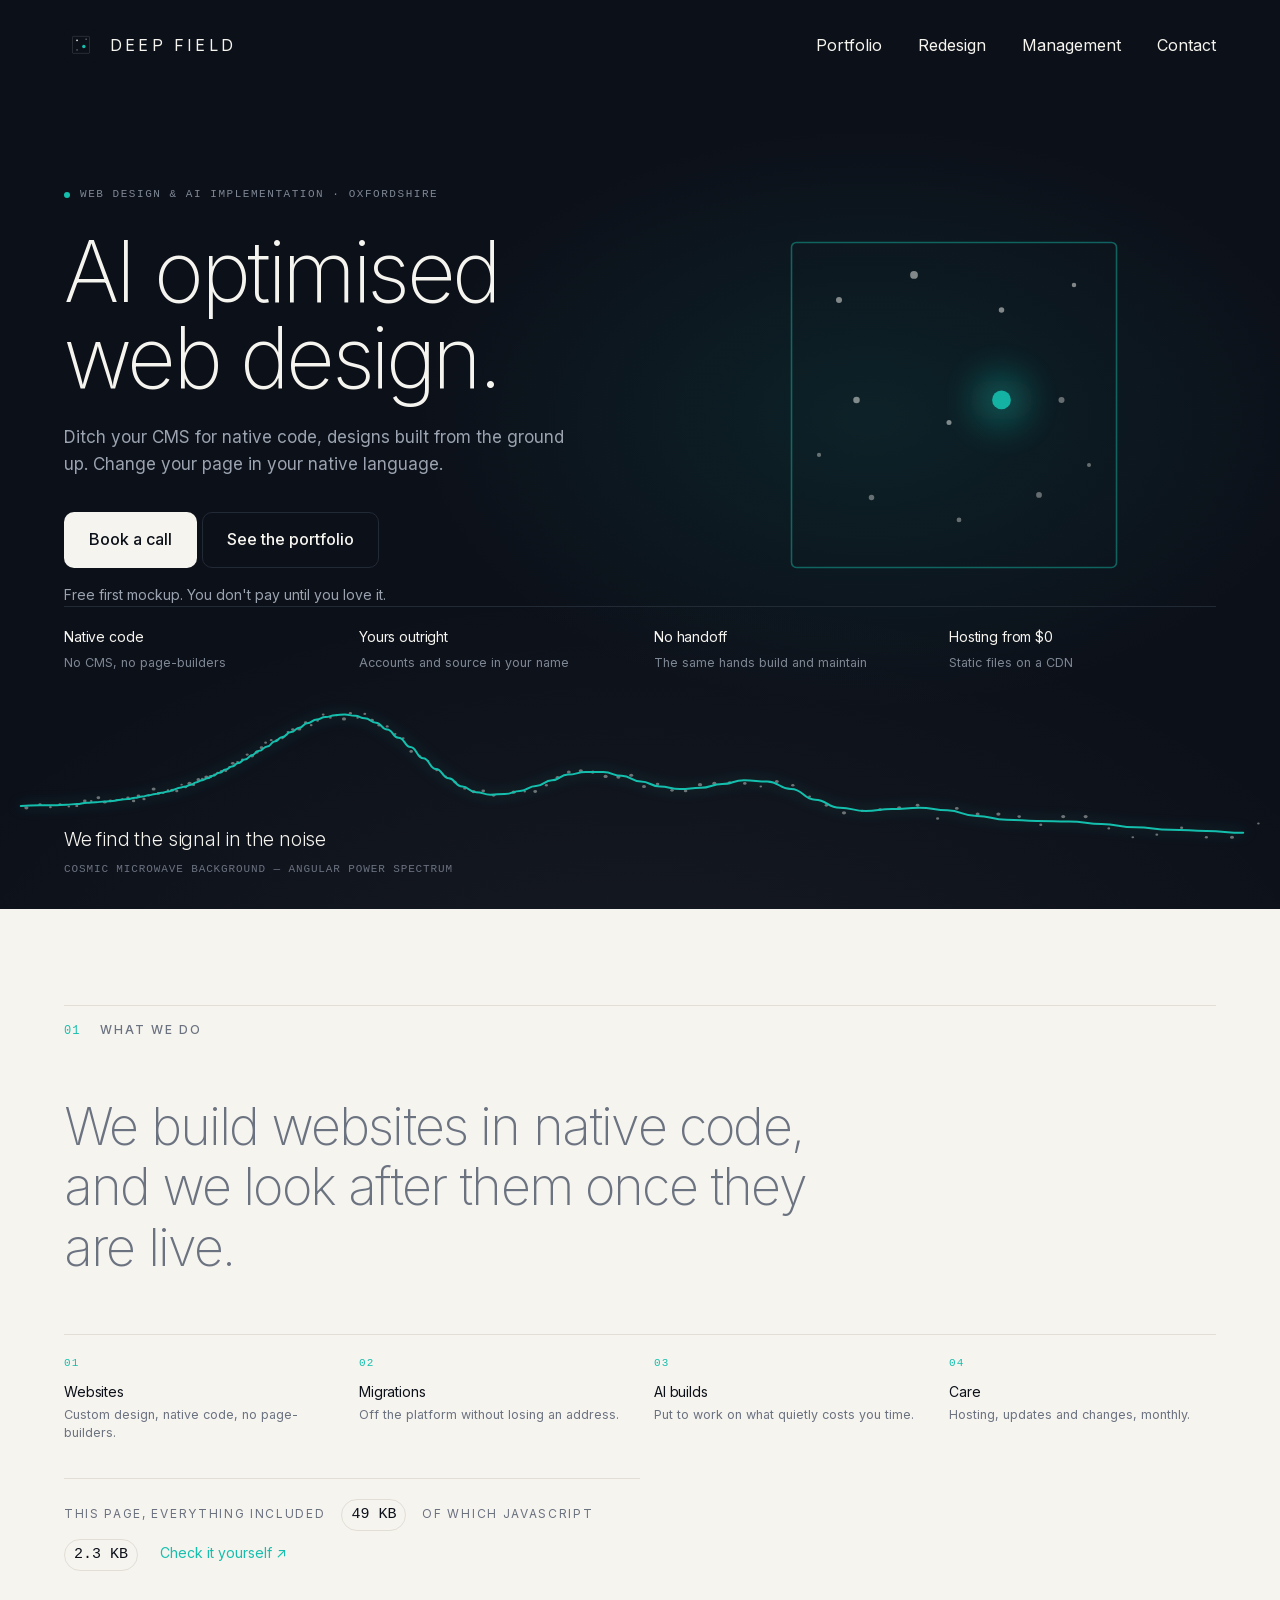
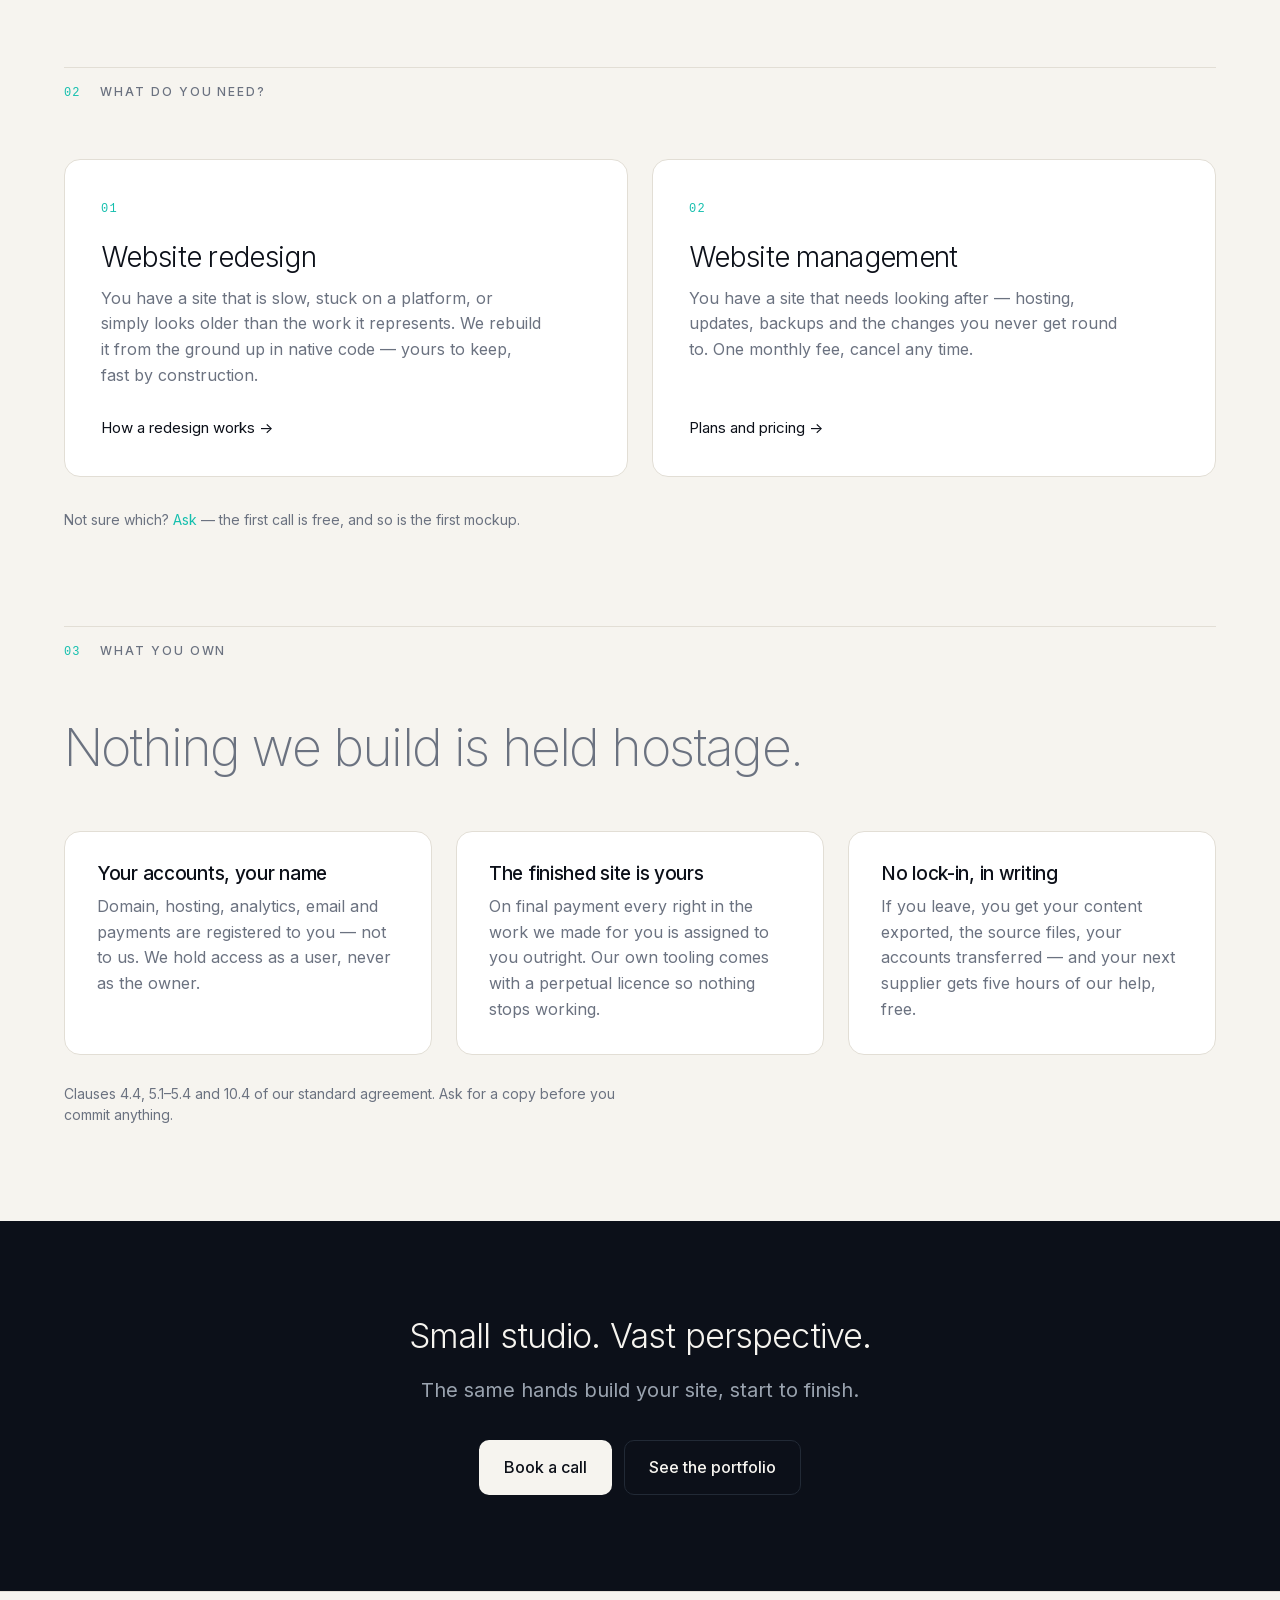
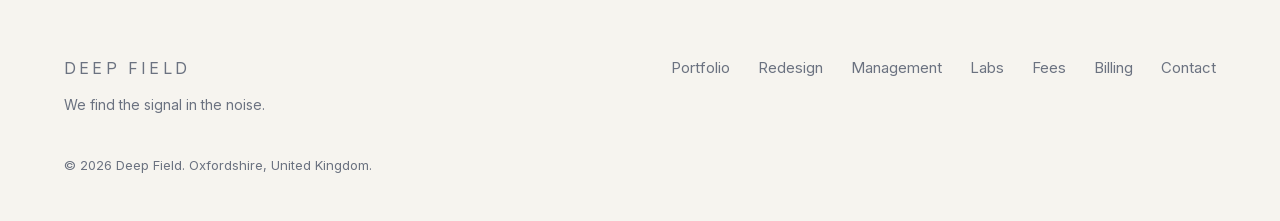
==== index.html @ d38fa92a "Self-host Inter as a 31.6 KB subset; fix bold The webfont was about three quarters of the homepage —" ====
<!DOCTYPE html>
<html lang="en">
<head>
<meta charset="UTF-8">
<meta name="viewport" content="width=device-width,initial-scale=1">
<title>Deep Field — AI optimised web design</title>
<meta name="description" content="Deep Field builds fast, custom websites in native code — no CMS, no page-builders. Ditch the platform, own the files, change a page in your own language.">
<link rel="canonical" href="https://deepfieldstudios.com/">
<meta name="theme-color" content="#0C1019">
<link rel="icon" type="image/svg+xml" href="/assets/favicon.svg">
<meta property="og:type" content="website">
<meta property="og:site_name" content="Deep Field">
<meta property="og:url" content="https://deepfieldstudios.com/">
<meta property="og:title" content="Deep Field — AI optimised web design">
<meta property="og:description" content="Ditch your CMS for native code, built from the ground up.">
<meta property="og:image" content="https://deepfieldstudios.com/assets/og-card.jpg">
<meta property="og:image:width" content="1200">
<meta property="og:image:height" content="630">
<meta property="og:image:alt" content="Deep Field — AI optimised web design">
<meta name="twitter:card" content="summary_large_image">
<meta name="twitter:image" content="https://deepfieldstudios.com/assets/og-card.jpg">
<link rel="preload" href="/assets/inter-var.woff2" as="font" type="font/woff2" crossorigin>
<link rel="stylesheet" href="/styles.css">
</head>
<body>
<a class="skip" href="#main">Skip to content</a>

<header class="site">
  <div class="wrap inner">
    <a class="wordmark" href="/" aria-label="Deep Field — home">
      <svg viewBox="0 0 120 120" xmlns="http://www.w3.org/2000/svg" aria-hidden="true">
        <rect width="120" height="120" rx="16" fill="#0C1019"/>
        <rect x="30" y="26" width="60" height="60" rx="3" fill="none" stroke="#F6F4EF" stroke-width="2" opacity="0.22"/>
        <g fill="#F6F4EF"><circle cx="46" cy="40" r="3"/><circle cx="78" cy="36" r="2.2" opacity=".6"/><circle cx="46" cy="74" r="2.2" opacity=".6"/></g>
        <circle cx="70" cy="62" r="6" fill="#15BFAE"/>
      </svg>
      <span>Deep Field</span>
    </a>
    <nav class="site" aria-label="Primary">
      <a href="/portfolio.html">Portfolio</a>
      <a href="/redesign.html">Redesign</a>
      <a href="/management.html">Management</a>
      <a href="/contact.html" class="hide-sm">Contact</a>
    </nav>
  </div>
</header>

<main id="main">
  <!-- Landing: one full screen, one idea. -->
  <div class="ink landing">

    <div class="wrap landing-inner stagewrap">
      <div class="field" aria-hidden="true">
        <svg viewBox="0 0 400 400" xmlns="http://www.w3.org/2000/svg">
          <defs><filter id="bloom" x="-120%" y="-120%" width="340%" height="340%"><feGaussianBlur stdDeviation="16"/></filter></defs>
          <rect class="frame" x="70" y="70" width="260" height="260" rx="4"/>
          <g class="dot drift-a" opacity=".55">
            <circle cx="108" cy="116" r="2.4"/><circle cx="168" cy="96" r="3.1"/>
            <circle cx="238" cy="124" r="2.2"/><circle cx="296" cy="104" r="1.8"/>
            <circle cx="122" cy="196" r="2.6"/><circle cx="196" cy="214" r="2"/>
          </g>
          <g class="dot drift-b" opacity=".42">
            <circle cx="286" cy="196" r="2.4"/><circle cx="134" cy="274" r="2.2"/>
            <circle cx="204" cy="292" r="1.9"/><circle cx="268" cy="272" r="2.3"/>
            <circle cx="308" cy="248" r="1.6"/><circle cx="92" cy="240" r="1.7"/>
          </g>
          <g class="focalgrp">
            <circle class="bloom" cx="238" cy="196" r="17" filter="url(#bloom)"/>
            <circle class="focal" cx="238" cy="196" r="7.5"/>
          </g>
        </svg>
      </div>

      <div class="landing-main">
        <p class="eyebrow" id="en-eyebrow"><span class="pulse" aria-hidden="true"></span>Web design &amp; AI implementation &middot; Oxfordshire</p>
        <h1 class="lead"><span class="ln" id="en-h1a">AI optimised</span><span class="ln" id="en-h1b">web design.</span></h1>
        <p class="para" id="en-para">Ditch your CMS for native code, designs built from the ground up. Change your page in your native language.</p>
        <div class="cta-row" id="en-cta">
          <a class="btn btn-primary" href="https://calendly.com/harry-mccahill/discovery-call" rel="noopener">Book a call</a>
          <a class="btn btn-secondary" href="/portfolio.html">See the portfolio</a>
        </div>
        <p class="microcopy" id="en-micro">Free first mockup. You don't pay until you love it.</p>
      </div>

      <ul class="feats" aria-label="How we work">
        <li><span class="k">Native code</span><span class="v">No CMS, no page-builders</span></li>
        <li><span class="k">Yours outright</span><span class="v">Accounts and source in your name</span></li>
        <li><span class="k">No handoff</span><span class="v">The same hands build and maintain</span></li>
        <li><span class="k">Hosting from $0</span><span class="v">Static files on a CDN</span></li>
      </ul>
    </div>

    <div class="spectrum" aria-hidden="true">
      <svg viewBox="0 0 1600 230" preserveAspectRatio="none" role="img">
        <g class="noise"><circle cx="33" cy="161" r="2.6"/><circle cx="50" cy="156" r="2.1"/><circle cx="63" cy="160" r="1.7"/><circle cx="75" cy="156" r="2.1"/><circle cx="86" cy="159" r="1.6"/><circle cx="96" cy="158" r="1.9"/><circle cx="106" cy="150" r="2.3"/><circle cx="114" cy="150" r="1.6"/><circle cx="123" cy="145" r="2.3"/><circle cx="131" cy="152" r="2.2"/><circle cx="138" cy="150" r="2.1"/><circle cx="146" cy="149" r="1.6"/><circle cx="153" cy="147" r="1.5"/><circle cx="160" cy="145" r="2.1"/><circle cx="167" cy="150" r="2.1"/><circle cx="173" cy="142" r="2.3"/><circle cx="180" cy="147" r="2.0"/><circle cx="186" cy="141" r="1.8"/><circle cx="192" cy="131" r="2.5"/><circle cx="198" cy="138" r="2.3"/><circle cx="204" cy="137" r="1.8"/><circle cx="210" cy="133" r="1.6"/><circle cx="215" cy="133" r="2.5"/><circle cx="221" cy="134" r="2.0"/><circle cx="227" cy="124" r="1.5"/><circle cx="232" cy="128" r="1.8"/><circle cx="237" cy="122" r="2.7"/><circle cx="242" cy="124" r="2.0"/><circle cx="248" cy="116" r="2.4"/><circle cx="253" cy="115" r="1.8"/><circle cx="258" cy="112" r="2.7"/><circle cx="263" cy="111" r="2.4"/><circle cx="268" cy="108" r="1.6"/><circle cx="272" cy="105" r="1.6"/><circle cx="277" cy="103" r="2.2"/><circle cx="282" cy="102" r="2.0"/><circle cx="287" cy="96" r="1.7"/><circle cx="291" cy="90" r="2.3"/><circle cx="297" cy="88" r="1.8"/><circle cx="303" cy="84" r="1.8"/><circle cx="309" cy="76" r="1.9"/><circle cx="315" cy="78" r="2.6"/><circle cx="321" cy="72" r="2.5"/><circle cx="327" cy="65" r="2.3"/><circle cx="332" cy="57" r="1.8"/><circle cx="339" cy="53" r="1.8"/><circle cx="346" cy="53" r="1.9"/><circle cx="353" cy="50" r="1.6"/><circle cx="360" cy="40" r="1.8"/><circle cx="366" cy="36" r="2.2"/><circle cx="374" cy="35" r="2.7"/><circle cx="382" cy="25" r="2.1"/><circle cx="389" cy="29" r="1.7"/><circle cx="397" cy="22" r="1.7"/><circle cx="404" cy="12" r="1.8"/><circle cx="413" cy="17" r="1.7"/><circle cx="421" cy="13" r="1.7"/><circle cx="430" cy="19" r="2.6"/><circle cx="438" cy="10" r="2.0"/><circle cx="447" cy="17" r="1.6"/><circle cx="456" cy="11" r="1.8"/><circle cx="465" cy="21" r="2.3"/><circle cx="474" cy="29" r="2.2"/><circle cx="484" cy="31" r="1.9"/><circle cx="494" cy="43" r="1.6"/><circle cx="504" cy="50" r="1.8"/><circle cx="514" cy="71" r="2.2"/><circle cx="525" cy="79" r="1.8"/><circle cx="535" cy="86" r="1.5"/><circle cx="546" cy="101" r="1.8"/><circle cx="557" cy="111" r="1.7"/><circle cx="569" cy="120" r="1.9"/><circle cx="581" cy="130" r="1.9"/><circle cx="592" cy="135" r="2.6"/><circle cx="604" cy="134" r="2.3"/><circle cx="617" cy="141" r="2.2"/><circle cx="630" cy="139" r="1.5"/><circle cx="642" cy="136" r="2.6"/><circle cx="656" cy="135" r="1.5"/><circle cx="669" cy="135" r="2.3"/><circle cx="683" cy="125" r="1.9"/><circle cx="697" cy="113" r="2.7"/><circle cx="711" cy="104" r="2.4"/><circle cx="726" cy="102" r="2.6"/><circle cx="741" cy="104" r="2.5"/><circle cx="757" cy="111" r="2.6"/><circle cx="773" cy="112" r="2.6"/><circle cx="789" cy="109" r="2.5"/><circle cx="805" cy="127" r="2.5"/><circle cx="822" cy="123" r="2.2"/><circle cx="840" cy="133" r="2.2"/><circle cx="857" cy="134" r="2.2"/><circle cx="875" cy="124" r="2.7"/><circle cx="893" cy="122" r="2.6"/><circle cx="912" cy="121" r="2.4"/><circle cx="931" cy="122" r="2.2"/><circle cx="951" cy="127" r="1.6"/><circle cx="971" cy="119" r="2.4"/><circle cx="991" cy="125" r="2.1"/><circle cx="1012" cy="143" r="1.8"/><circle cx="1033" cy="157" r="2.2"/><circle cx="1055" cy="169" r="2.6"/><circle cx="1078" cy="166" r="1.9"/><circle cx="1100" cy="164" r="2.3"/><circle cx="1124" cy="161" r="2.6"/><circle cx="1147" cy="157" r="2.3"/><circle cx="1172" cy="178" r="1.9"/><circle cx="1196" cy="162" r="2.3"/><circle cx="1222" cy="171" r="2.5"/><circle cx="1248" cy="171" r="2.6"/><circle cx="1274" cy="175" r="2.2"/><circle cx="1301" cy="188" r="1.9"/><circle cx="1329" cy="175" r="2.5"/><circle cx="1357" cy="175" r="2.5"/><circle cx="1386" cy="194" r="1.8"/><circle cx="1416" cy="208" r="1.7"/><circle cx="1446" cy="204" r="1.8"/><circle cx="1477" cy="193" r="2.0"/><circle cx="1508" cy="208" r="1.9"/><circle cx="1540" cy="208" r="2.5"/><circle cx="1573" cy="186" r="1.6"/></g>
        <path class="signal" d="M26 158C38 158 38 157 50 157C59 157 59 157 68 157C75 157 75 156 83 156C89 156 89 155 96 155C102 155 102 153 109 153C114 153 114 152 120 152C125 152 125 151 131 151C136 151 136 150 141 150C146 150 146 148 151 148C155 148 155 147 160 147C164 147 164 145 169 145C173 145 173 143 178 143C182 143 182 141 186 141C190 141 190 139 194 139C198 139 198 137 202 137C206 137 206 135 210 135C214 135 214 132 217 132C221 132 221 129 225 129C228 129 228 127 232 127C235 127 235 124 239 124C242 124 242 120 246 120C249 120 249 117 253 117C256 117 256 114 259 114C263 114 263 110 266 110C270 110 270 105 274 105C278 105 278 100 282 100C286 100 286 95 290 95C294 95 294 90 297 90C302 90 302 84 306 84C311 84 311 77 315 77C319 77 319 70 324 70C329 70 329 63 334 63C339 63 339 55 343 55C348 55 348 48 353 48C358 48 358 40 364 40C369 40 369 33 374 33C379 33 379 26 384 26C390 26 390 20 396 20C401 20 401 16 407 16C413 16 413 13 419 13C425 13 425 12 431 12C437 12 437 14 444 14C450 14 450 18 456 18C463 18 463 25 470 25C477 25 477 36 484 36C491 36 491 49 498 49C506 49 506 64 513 64C521 64 521 82 529 82C537 82 537 99 545 99C553 99 553 114 561 114C569 114 569 127 578 127C586 127 586 136 595 136C604 136 604 140 613 140C622 140 622 139 631 139C641 139 641 134 650 134C660 134 660 126 670 126C680 126 680 117 690 117C700 117 700 108 710 108C721 108 721 104 732 104C743 104 743 104 754 104C766 104 766 110 777 110C789 110 789 119 801 119C813 119 813 127 825 127C837 127 837 131 850 131C863 131 863 129 876 129C889 129 889 123 903 123C916 123 916 117 930 117C945 117 945 119 959 119C974 119 974 131 989 131C1004 131 1004 148 1019 148C1034 148 1034 161 1050 161C1066 161 1066 166 1082 166C1098 166 1098 163 1115 163C1132 163 1132 161 1149 161C1167 161 1167 165 1184 165C1202 165 1202 174 1221 174C1239 174 1239 180 1258 180C1277 180 1277 182 1296 182C1316 182 1316 183 1336 183C1357 183 1357 187 1377 187C1398 187 1398 192 1419 192C1441 192 1441 196 1463 196C1486 196 1486 198 1508 198C1531 198 1531 201 1554 201"/>
      </svg>
    </div>
    <div class="wrap">
      <p class="spectrum-cap">We find the signal in the noise</p>
      <p class="spectrum-note">Cosmic microwave background — angular power spectrum</p>
    </div>
  </div>

  <!-- What we do -->
  <section>
    <div class="wrap">
      <div class="sec-head"><span class="n">01</span><span class="t">What we do</span></div>
      <p class="fill wide reveal" style="margin-bottom:56px">We build websites in native code, and we look after them once they are live.</p>
      <div class="index-row light reveal" style="margin-bottom:0">
        <div class="idx"><span class="n">01</span><span class="t">Websites</span><span class="d">Custom design, native code, no page-builders.</span></div>
        <div class="idx"><span class="n">02</span><span class="t">Migrations</span><span class="d">Off the platform without losing an address.</span></div>
        <div class="idx"><span class="n">03</span><span class="t">AI builds</span><span class="d">Put to work on what quietly costs you time.</span></div>
        <div class="idx"><span class="n">04</span><span class="t">Care</span><span class="d">Hosting, updates and changes, monthly.</span></div>
      </div>

      <!-- Self-proving: re-measure whenever the page changes, and count EVERYTHING a
           first-time visitor downloads, webfont included. The figure has to survive a
           stranger clicking "Check it yourself", or it costs more trust than it buys.
           Measured 7 Oct 2026: html 5.4 + css 9.8 + js 2.3 + Inter 31.6 = 49 KB,
           on one origin with no third-party request at all. The landing entrance
           costs 1.2 KB of that; the self-hosted subset saved 16 KB. -->
      <p class="proof reveal">
        <span class="proof-k">This page, everything included</span>
        <span class="proof-v">49&nbsp;KB</span>
        <span class="proof-k">of which JavaScript</span>
        <span class="proof-v">2.3&nbsp;KB</span>
        <a class="link" href="https://pagespeed.web.dev/analysis?url=https%3A%2F%2Fdeepfieldstudios.com%2F" rel="noopener">Check it yourself ↗</a>
      </p>
    </div>
  </section>

  <!-- Two paths -->
  <section style="padding-top:0">
    <div class="wrap">
      <div class="sec-head"><span class="n">02</span><span class="t">What do you need?</span></div>
      <div class="grid g2 paths">
        <a class="card path reveal" href="/redesign.html">
          <span class="path-n">01</span>
          <h3>Website redesign</h3>
          <p>You have a site that is slow, stuck on a platform, or simply looks older than the work it represents. We rebuild it from the ground up in native code — yours to keep, fast by construction.</p>
          <span class="path-go">How a redesign works <span aria-hidden="true">→</span></span>
        </a>
        <a class="card path reveal" href="/management.html">
          <span class="path-n">02</span>
          <h3>Website management</h3>
          <p>You have a site that needs looking after — hosting, updates, backups and the changes you never get round to. One monthly fee, cancel any time.</p>
          <span class="path-go">Plans and pricing <span aria-hidden="true">→</span></span>
        </a>
      </div>
      <p class="small muted reveal" style="margin-top:32px">Not sure which? <a class="link" href="/contact.html">Ask</a> — the first call is free, and so is the first mockup.</p>
    </div>
  </section>

  <!-- What you own -->
  <section style="padding-top:0">
    <div class="wrap">
      <div class="sec-head"><span class="n">03</span><span class="t">What you own</span></div>
      <p class="fill wide reveal" style="margin-bottom:52px">Nothing we build is held hostage.</p>
      <div class="grid g3">
        <div class="card reveal">
          <h3>Your accounts, your name</h3>
          <p>Domain, hosting, analytics, email and payments are registered to you — not to us. We hold access as a user, never as the owner.</p>
        </div>
        <div class="card reveal">
          <h3>The finished site is yours</h3>
          <p>On final payment every right in the work we made for you is assigned to you outright. Our own tooling comes with a perpetual licence so nothing stops working.</p>
        </div>
        <div class="card reveal">
          <h3>No lock-in, in writing</h3>
          <p>If you leave, you get your content exported, the source files, your accounts transferred — and your next supplier gets five hours of our help, free.</p>
        </div>
      </div>
      <p class="small muted reveal" style="margin-top:28px">Clauses 4.4, 5.1–5.4 and 10.4 of our standard agreement. Ask for a copy before you commit anything.</p>
    </div>
  </section>

  <div class="ink">
    <section>
      <div class="wrap narrow" style="text-align:center">
        <h2 style="color:#F6F4EF">Small studio. Vast perspective.</h2>
        <p class="lede" style="margin:18px auto 0;color:#9AA3AF">The same hands build your site, start to finish.</p>
        <div style="margin-top:34px;display:flex;gap:12px;justify-content:center;flex-wrap:wrap">
          <a class="btn btn-primary" style="background:#F6F4EF;color:#0C1019" href="https://calendly.com/harry-mccahill/discovery-call" rel="noopener">Book a call</a>
          <a class="btn btn-secondary" style="color:#F6F4EF;border-color:#222A36" href="/portfolio.html">See the portfolio</a>
        </div>
      </div>
    </section>
  </div>

</main>

<footer class="site">
  <div class="wrap">
    <div class="cols">
      <div>
        <a class="wordmark" href="/" style="margin-bottom:12px">
          <span>Deep Field</span>
        </a>
        <p class="small muted" style="max-width:32ch">We find the signal in the noise.</p>
      </div>
      <nav class="fnav" aria-label="Footer">
        <a href="/portfolio.html">Portfolio</a>
        <a href="/redesign.html">Redesign</a>
        <a href="/management.html">Management</a>
        <a href="/labs.html">Labs</a>
        <a href="/services.html">Fees</a>
        <a href="/pay.html">Billing</a>
        <a href="/contact.html">Contact</a>
      </nav>
    </div>
    <p class="legal">© 2026 Deep Field. Oxfordshire, United Kingdom.</p>
  </div>
</footer>

<script src="/assets/site.js" defer></script>
</body>
</html>
---- styles.css ----
/* Deep Field — studio site
   Tokens are lifted verbatim from 01_Brand/Brand-Kit/deep-field-design-system.md.
   If anything here conflicts with that file, that file wins. */

/* ==========================================================================
   Inter, self-hosted. One variable file, same origin, no third party.

   Was: two preconnects + a stylesheet request to fonts.googleapis.com, then a
   47.3 KB variable woff2 from fonts.gstatic.com — the webfont alone was about
   three quarters of this page, on a site that publishes its own weight.

   Now 31.6 KB: the optical-size axis is dropped (it was most of the cost and
   nothing here sets font-optical-sizing), the weight axis is cut to the
   200-700 the design actually uses, and the character set is Latin-1 plus the
   punctuation the copy really contains. Rebuild with the recipe in the
   Portfolio-Site README before adding a language that needs more glyphs.
   ========================================================================== */
@font-face{
  font-family:"Inter";
  src:url("/assets/inter-var.woff2") format("woff2-variations");
  font-weight:200 700;
  font-style:normal;
  font-display:swap;
}

:root{
  --bg:#F6F4EF; --surface:#FFFFFF; --text-primary:#0C1019; --text-secondary:#6B7280;
  --border:#E2DED5; --accent:#15BFAE; --accent-alt:#C7A14A;
  --font-display:"Inter",system-ui,-apple-system,sans-serif;
  --font-body:"Inter",system-ui,-apple-system,sans-serif;
  --font-mono:"JetBrains Mono",ui-monospace,Menlo,monospace;
  --radius-sm:6px; --radius-md:10px; --radius-lg:16px;
  --container-max:1200px; --gutter:24px;
  --motion-duration:500ms; --motion-ease:cubic-bezier(0.22,1,0.36,1);
}
/* Ink sections invert the palette rather than redefining components. */
.ink{
  --bg:#0C1019; --surface:#141A26; --text-primary:#F6F4EF; --text-secondary:#9AA3AF;
  --border:#222A36;
  background:#0C1019; color:#F6F4EF;
}

*,*::before,*::after{box-sizing:border-box;margin:0;padding:0}
html{scroll-behavior:smooth}
body{
  font-family:var(--font-body); font-size:17px; line-height:1.6;
  color:var(--text-primary); background:var(--bg);
  -webkit-font-smoothing:antialiased; overflow-x:hidden;
}
img{display:block;max-width:100%;height:auto}
a{color:inherit}
::selection{background:var(--accent);color:#0C1019}

/* ---------- layout ---------- */
.wrap{max-width:var(--container-max);margin:0 auto;padding:0 var(--gutter)}
.narrow{max-width:760px}
section{padding:96px 0}
@media(max-width:720px){section{padding:64px 0}}

/* ---------- type ---------- */
h1,h2,h3{font-family:var(--font-display);font-weight:300;letter-spacing:-0.03em;line-height:1.08}
.display{font-size:clamp(38px,6.4vw,56px);line-height:1.02;font-weight:200;letter-spacing:-0.035em}
h1{font-size:clamp(32px,5vw,40px)}
h2{font-size:clamp(26px,3.6vw,34px);font-weight:300;line-height:1.14;letter-spacing:-0.025em}
h3{font-size:19px;font-weight:500;letter-spacing:-0.015em}
p{max-width:64ch}
.lede{font-size:clamp(18px,2.1vw,20px);color:var(--text-secondary)}
.small{font-size:14px;line-height:1.5}
.muted{color:var(--text-secondary)}
.eyebrow{
  font-size:12px;letter-spacing:0.16em;text-transform:uppercase;
  color:var(--text-secondary);font-weight:500;margin-bottom:20px;
}

/* ---------- header ---------- */
header.site{
  position:fixed;top:0;left:0;right:0;z-index:50;
  background:transparent;border-bottom:1px solid transparent;
  transition:background var(--motion-duration) var(--motion-ease),
             border-color var(--motion-duration) var(--motion-ease),
             backdrop-filter var(--motion-duration) var(--motion-ease);
}
/* Over the dark hero the chrome is light; once scrolled it becomes the bone bar. */
header.site .wordmark span,header.site nav.site a{color:#F6F4EF}
header.site .wordmark svg rect:first-of-type{opacity:.35}
header.site.stuck{
  background:rgba(246,244,239,.86);
  backdrop-filter:saturate(180%) blur(14px);
  border-bottom-color:var(--border);
}
header.site.stuck .wordmark span{color:var(--text-primary)}
header.site.stuck nav.site a{color:var(--text-secondary)}
header.site.stuck nav.site a:hover,
header.site.stuck nav.site a[aria-current="page"]{color:var(--text-primary)}
header.site.stuck .wordmark svg rect:first-of-type{opacity:1}
/* Pages without a dark hero start in the scrolled state. */
body.lightnav header.site{background:rgba(246,244,239,.86);backdrop-filter:saturate(180%) blur(14px);border-bottom-color:var(--border)}
body.lightnav header.site .wordmark span{color:var(--text-primary)}
body.lightnav header.site nav.site a{color:var(--text-secondary)}
body.lightnav header.site .wordmark svg rect:first-of-type{opacity:1}
header.site .inner{display:flex;align-items:center;justify-content:space-between;height:var(--bar)}
.wordmark{display:flex;align-items:center;gap:12px;text-decoration:none}
.wordmark svg{width:34px;height:34px;border-radius:6px;flex:none}
.wordmark span{
  font-family:var(--font-display);font-weight:400;font-size:16px;
  letter-spacing:0.2em;text-transform:uppercase;
}
nav.site{display:flex;align-items:center;gap:36px}
nav.site a{
  text-decoration:none;font-size:16px;color:var(--text-secondary);
  transition:color var(--motion-duration) var(--motion-ease);
}
nav.site a:hover,nav.site a[aria-current="page"]{color:var(--text-primary)}
@media(max-width:720px){
  nav.site{gap:20px}
  .wordmark span{font-size:14px;letter-spacing:.16em}
  .wordmark svg{width:28px;height:28px}
  nav.site a.hide-sm{display:none}
}

/* ---------- buttons ---------- */
.btn{
  display:inline-block;font-family:var(--font-body);font-size:16px;font-weight:500;
  padding:14px 24px;border-radius:var(--radius-md);text-decoration:none;border:1px solid transparent;
  cursor:pointer;transition:transform var(--motion-duration) var(--motion-ease),
    background var(--motion-duration) var(--motion-ease),
    border-color var(--motion-duration) var(--motion-ease);
}
.btn-primary{background:var(--text-primary);color:var(--bg)}
.btn-primary:hover{transform:translateY(-2px)}
.btn-secondary{background:transparent;color:var(--text-primary);border-color:var(--border)}
.btn-secondary:hover{border-color:var(--text-primary);transform:translateY(-2px)}
.btn-block{display:block;width:100%;text-align:center}
.btn[aria-disabled="true"]{opacity:.45;pointer-events:none}
.link{color:var(--accent);text-decoration:none}
.link:hover{text-decoration:underline}

/* ---------- hero ---------- */
.hero{position:relative;overflow:hidden;padding:calc(var(--bar) + 68px) 0 104px}
.hero .starfield{
  position:absolute;inset:0;object-fit:cover;width:100%;height:100%;
  opacity:.62;pointer-events:none;
}
/* scrim: keeps the type column near-black so the words always win */
.hero::after{
  content:"";position:absolute;inset:0;pointer-events:none;z-index:0;
  background:linear-gradient(100deg,rgba(12,16,25,.96) 0%,rgba(12,16,25,.82) 30%,rgba(12,16,25,.42) 58%,rgba(12,16,25,.18) 100%);
}
.hero .inner,.landing .wrap{position:relative;z-index:1}
.hero .display{max-width:16ch}
.landing .xl{position:relative;z-index:3}
.hero .lede{margin-top:24px;max-width:52ch;color:#9AA3AF}
.landing .btn-primary{background:#F6F4EF;color:#0C1019}
.landing .btn-secondary{color:#F6F4EF;border-color:#222A36}
.landing .btn-secondary:hover{border-color:#F6F4EF}
.landing .microcopy{font-size:14px;color:#9AA3AF;margin-top:16px}
.hero .cta-row{margin-top:40px;display:flex;gap:12px;flex-wrap:wrap;align-items:center}
.hero .btn-primary{background:#F6F4EF;color:#0C1019}
.hero .btn-secondary{color:#F6F4EF;border-color:#222A36}
.hero .btn-secondary:hover{border-color:#F6F4EF}
.microcopy{font-size:14px;color:#9AA3AF;margin-top:16px}
@media(max-width:720px){.hero{padding:calc(var(--bar) + 40px) 0 72px}}

/* the one focal point — the single teal element on the page */
.focal{
  display:inline-block;width:9px;height:9px;border-radius:50%;
  background:var(--accent);vertical-align:middle;margin-left:2px;
  animation:pulse 4.5s var(--motion-ease) infinite;
}
@keyframes pulse{0%,100%{opacity:1;transform:scale(1)}50%{opacity:.55;transform:scale(.86)}}

/* ---------- grids & cards ---------- */
.grid{display:grid;gap:24px}
.g2{grid-template-columns:repeat(2,1fr)}
.g3{grid-template-columns:repeat(3,1fr)}
.g4{grid-template-columns:repeat(4,1fr)}
@media(max-width:900px){.g3,.g4{grid-template-columns:repeat(2,1fr)}}
@media(max-width:640px){.g2,.g3,.g4{grid-template-columns:1fr}}

.card{
  background:var(--surface);border:1px solid var(--border);border-radius:var(--radius-lg);
  padding:32px;transition:transform var(--motion-duration) var(--motion-ease),
    border-color var(--motion-duration) var(--motion-ease);
}
.card h3{margin-bottom:10px}
.card p{color:var(--text-secondary);font-size:16px}
a.card{text-decoration:none;display:block}
a.card:hover{transform:translateY(-3px);border-color:var(--accent)}

/* ---------- metrics ---------- */
.metric .n{
  font-family:var(--font-display);font-size:clamp(30px,4vw,42px);font-weight:200;
  line-height:1.1;letter-spacing:-0.035em;display:block;
}
.metric .l{font-size:14px;color:var(--text-secondary);margin-top:8px;display:block}
.metric .n em{font-style:normal;color:var(--accent)}

/* ---------- case study ---------- */
.case{padding:96px 0;border-top:1px solid var(--border)}
.case:first-of-type{border-top:0}
.case-head{display:grid;grid-template-columns:1fr 1fr;gap:48px;align-items:start}
@media(max-width:860px){.case-head{grid-template-columns:1fr;gap:24px}}
.case dl{display:grid;grid-template-columns:auto 1fr;gap:10px 20px;font-size:15px;margin-top:8px}
.case dt{color:var(--text-secondary)}
.stage{
  border:1px solid var(--border);border-radius:var(--radius-lg);overflow:hidden;
  background:var(--surface);margin-top:40px;
}
.stage .bar{
  display:flex;align-items:center;gap:7px;padding:12px 16px;
  border-bottom:1px solid var(--border);background:var(--bg);
}
.stage .dot{width:9px;height:9px;border-radius:50%;background:var(--border)}
.stage .url{
  margin-left:10px;font-family:var(--font-mono);font-size:12px;color:var(--text-secondary);
}
.stage .body{padding:0}
.stage img{width:100%;height:auto;display:block;background:var(--surface)}

/* problem → approach → result */
.par{display:grid;grid-template-columns:repeat(3,1fr);gap:32px;margin-top:48px}
@media(max-width:860px){.par{grid-template-columns:1fr;gap:24px}}
.par h4{
  font-family:var(--font-body);font-size:12px;letter-spacing:.16em;text-transform:uppercase;
  color:var(--text-secondary);font-weight:500;margin-bottom:12px;
}
.par p{font-size:16px}

/* ---------- pricing ---------- */
.tier{display:flex;flex-direction:column;height:100%}
.tier .price{
  font-family:var(--font-display);font-size:38px;font-weight:200;letter-spacing:-0.035em;
  margin:16px 0 4px;
}
.tier .per{font-size:14px;color:var(--text-secondary)}
.tier ul{list-style:none;margin:24px 0 32px;flex:1}
.tier li{
  font-size:15px;color:var(--text-secondary);padding:8px 0 8px 26px;position:relative;
}
.tier li::before{
  content:"";position:absolute;left:6px;top:16px;width:5px;height:5px;border-radius:50%;
  background:var(--border);
}
.tier.featured{border-color:var(--text-primary)}
.tier.featured li::before{background:var(--accent)}
.badge{
  display:inline-block;font-size:11px;letter-spacing:.14em;text-transform:uppercase;
  padding:5px 10px;border-radius:100px;border:1px solid var(--border);color:var(--text-secondary);
}
.tier.featured .badge{border-color:var(--accent);color:var(--accent)}

/* ---------- table ---------- */
.table-scroll{overflow-x:auto;-webkit-overflow-scrolling:touch}
table{border-collapse:collapse;width:100%;min-width:520px;font-size:15px}
th,td{text-align:left;padding:16px 20px;border-bottom:1px solid var(--border);vertical-align:top}
th{font-weight:500;font-size:13px;letter-spacing:.1em;text-transform:uppercase;color:var(--text-secondary)}
td.num{font-family:var(--font-mono);white-space:nowrap}

/* ---------- notice ---------- */
.notice{
  border:1px dashed var(--accent);border-radius:var(--radius-md);
  padding:20px 24px;background:rgba(21,191,174,.05);font-size:15px;
}
.notice strong{font-weight:600}

/* ---------- footer ---------- */
footer.site{padding:64px 0 48px;border-top:1px solid var(--border)}
footer.site .cols{display:flex;justify-content:space-between;gap:48px;flex-wrap:wrap}
footer.site a{color:var(--text-secondary);text-decoration:none;font-size:15px}
footer.site a:hover{color:var(--text-primary)}
footer.site .fnav{display:flex;gap:28px;flex-wrap:wrap}
footer.site .legal{margin-top:40px;font-size:13px;color:var(--text-secondary)}

/* ---------- reveal ---------- */
.reveal{opacity:0;transform:translateY(14px)}
.reveal.in{
  opacity:1;transform:none;
  transition:opacity var(--motion-duration) var(--motion-ease),
    transform var(--motion-duration) var(--motion-ease);
}
@media(prefers-reduced-motion:reduce){
  *{animation:none!important;transition:none!important}
  html{scroll-behavior:auto}
  .reveal{opacity:1;transform:none}
}
:focus-visible{outline:2px solid var(--accent);outline-offset:3px;border-radius:3px}
.skip{position:absolute;left:-9999px}
.skip:focus{left:var(--gutter);top:12px;z-index:100;background:var(--surface);padding:10px 16px;border-radius:var(--radius-sm)}

/* ==========================================================================
   Presence layer — added 17 Sep 2026.
   Brief: eyecatching, minimal, effects that demonstrate craft, no gimmicks,
   and no cost to pace. Everything here is CSS; the only JS is a ~1KB fallback
   for browsers without scroll-driven animations.
   Type is Inter only, display at weight 200 — one voice, used well.
   ========================================================================== */

/* ---------- oversized display ---------- */
.xl{
  font-family:var(--font-display);font-weight:200;
  font-size:clamp(42px,8.2vw,124px);line-height:.98;letter-spacing:-0.042em;
  margin:0;
}
.xl .line{display:block;position:relative}
/* the focal object sits between the lines, so type occludes it and it occludes type */
.xl .line.over{z-index:3}
.xl .line.under{z-index:1}

/* ---------- the field: the logo idea at scale ---------- */
.stagewrap{position:relative;isolation:isolate}
.field{
  position:absolute;z-index:2;pointer-events:none;
  width:min(52vw,580px);aspect-ratio:1;
  right:10%;top:52%;transform:translateY(-50%);
}
.field svg{width:100%;height:100%;overflow:visible}
.field .frame{stroke:var(--text-primary);opacity:.22;fill:none;stroke-width:1}
.field .dot{fill:var(--text-primary)}
.field .focal{fill:var(--accent)}
.field .bloom{fill:var(--accent);opacity:.65}
.ink .field .dot{fill:#F6F4EF}
.ink .field .frame{fill:none;stroke:var(--accent);opacity:.5;stroke-width:1.25}

@media(prefers-reduced-motion:no-preference){
  .field .drift-a{animation:driftA 26s ease-in-out infinite alternate}
  .field .drift-b{animation:driftB 34s ease-in-out infinite alternate}
  .field .focalgrp{animation:breathe 6s var(--motion-ease) infinite}
}
@keyframes driftA{from{transform:translate(0,0)}to{transform:translate(6px,-8px)}}
@keyframes driftB{from{transform:translate(0,0)}to{transform:translate(-7px,6px)}}
@keyframes breathe{0%,100%{opacity:1;transform:scale(1)}50%{opacity:.78;transform:scale(.94)}}

@media(max-width:1180px) and (min-width:821px){
  .field{width:min(40vw,400px);right:2%;opacity:.85}
}
@media(max-width:820px){
  .field{position:relative;right:auto;top:auto;transform:none;
    width:min(70vw,340px);margin:24px auto 0}
}

/* ---------- scroll-linked text fill ----------
   One statement per page resolves from slate to ink as it scrolls through.
   Native where supported; the JS fallback sets --p on a timer-free observer. */
.fill{
  font-family:var(--font-display);font-weight:200;
  font-size:clamp(26px,4.4vw,52px);line-height:1.16;letter-spacing:-0.035em;
  max-width:18ch;
  background:linear-gradient(90deg,var(--text-primary) 0 var(--p,0%),var(--text-secondary) var(--p,0%) 100%);
  -webkit-background-clip:text;background-clip:text;color:transparent;
}
.fill.wide{max-width:24ch}
@supports (animation-timeline: view()){
  @media(prefers-reduced-motion:no-preference){
    .fill{
      animation:fillsweep linear both;
      animation-timeline:view();
      animation-range:entry 20% cover 62%;
    }
    @keyframes fillsweep{from{--p:0%}to{--p:100%}}
  }
}
@property --p{syntax:'<percentage>';inherits:false;initial-value:0%}

/* ---------- numbered section head with progress rule ---------- */
.sec-head{
  display:flex;align-items:baseline;gap:20px;
  padding-top:14px;border-top:1px solid var(--border);
  position:relative;margin-bottom:56px;
}
.sec-head::after{
  content:"";position:absolute;left:0;top:-1px;height:1px;
  width:var(--seen,0%);background:var(--accent);
}
@supports (animation-timeline: view()){
  @media(prefers-reduced-motion:no-preference){
    .sec-head::after{
      animation:rule linear both;animation-timeline:view();
      animation-range:entry 90% cover 80%;
    }
    @keyframes rule{from{width:0%}to{width:100%}}
  }
}
.sec-head .n{
  font-family:var(--font-mono);font-size:12px;color:var(--accent);
  letter-spacing:.08em;flex:none;
}
.sec-head .t{
  font-size:12px;letter-spacing:.16em;text-transform:uppercase;
  color:var(--text-secondary);font-weight:500;
}
.sec-head .r{margin-left:auto;font-size:12px;color:var(--text-secondary)}

/* ---------- metric count-up ---------- */
.metric .n{font-variant-numeric:tabular-nums}
.metric[data-count] .n{will-change:contents}

/* ---------- card craft ---------- */
a.card{position:relative;overflow:hidden}
a.card::after{
  content:"";position:absolute;left:0;right:0;bottom:0;height:1px;
  background:var(--accent);transform:scaleX(0);transform-origin:0 50%;
  transition:transform var(--motion-duration) var(--motion-ease);
}
a.card:hover::after{transform:scaleX(1)}
a.card .go{
  position:absolute;right:28px;bottom:28px;font-size:18px;color:var(--text-secondary);
  opacity:0;transform:translateX(-6px);
  transition:opacity var(--motion-duration) var(--motion-ease),
             transform var(--motion-duration) var(--motion-ease);
}
a.card:hover .go{opacity:1;transform:none}

/* work stage: lift the screenshot slightly on hover */
.stage img{transition:transform 700ms var(--motion-ease)}
.stage:hover img{transform:scale(1.015)}

/* ---------- marquee-free running strip (clients) ---------- */
.strip{
  display:flex;flex-wrap:wrap;gap:10px 40px;align-items:center;
  font-size:13px;letter-spacing:.14em;text-transform:uppercase;
  color:var(--text-secondary);
}
.strip span{white-space:nowrap}
.strip .sep{color:var(--accent);opacity:.6}


/* ==========================================================================
   Carousel — scroll-snap, no library. Keyboard and touch both work because
   it is a real scroll container, not a transform trick.
   ========================================================================== */
.car{position:relative}
.car-track{position:relative}
.car-track{
  display:flex;align-items:flex-start;gap:16px;overflow-x:auto;scroll-snap-type:x mandatory;
  scroll-behavior:smooth;-webkit-overflow-scrolling:touch;
  scrollbar-width:none;padding-bottom:4px;
}
.car-track::-webkit-scrollbar{display:none}
.car-slide{
  flex:0 0 100%;scroll-snap-align:center;
  border:1px solid var(--border);border-radius:var(--radius-lg);overflow:hidden;
  background:var(--surface);
}
.car-slide img{width:100%;height:auto;aspect-ratio:1456/839;object-fit:cover;object-position:top center;display:block}
.car-slide figcaption{
  font-size:13px;color:var(--text-secondary);padding:14px 18px;
  border-top:1px solid var(--border);
}
.car-ui{display:flex;align-items:center;gap:14px;margin-top:18px}
.car-btn{
  position:absolute;top:calc(50% - 34px);z-index:4;
  width:64px;height:64px;border-radius:50%;
  display:grid;place-items:center;
  font-size:22px;line-height:1;cursor:pointer;
  color:#0C1019;
  background:rgba(255,255,255,.52);
  -webkit-backdrop-filter:blur(18px) saturate(190%);
  backdrop-filter:blur(18px) saturate(190%);
  border:1px solid rgba(255,255,255,.66);
  box-shadow:
    inset 0 1px 0 rgba(255,255,255,.95),
    inset 0 -1px 0 rgba(12,16,25,.05),
    0 2px 6px rgba(12,16,25,.08),
    0 12px 32px rgba(12,16,25,.16);
  transition:transform 380ms var(--motion-ease),
             background 380ms var(--motion-ease),
             box-shadow 380ms var(--motion-ease),
             opacity 380ms var(--motion-ease);
}
.car-btn[data-car="prev"]{left:18px}
.car-btn[data-car="next"]{right:18px}
.car-btn:hover{
  background:rgba(255,255,255,.72);transform:scale(1.06);
  box-shadow:
    inset 0 1px 0 rgba(255,255,255,1),
    0 3px 8px rgba(12,16,25,.10),
    0 18px 44px rgba(12,16,25,.22);
}
.car-btn:active{transform:scale(.97)}
.car-btn[disabled]{opacity:0;pointer-events:none}
@media(max-width:720px){
  .car-btn{width:52px;height:52px;font-size:19px;top:calc(50% - 46px)}
  .car-btn[data-car="prev"]{left:10px}
  .car-btn[data-car="next"]{right:10px}
}
.car-dots{display:flex;gap:7px;margin-left:auto;align-items:center}
.car-dot{
  width:6px;height:6px;border-radius:50%;background:var(--border);
  border:0;padding:0;cursor:pointer;
  transition:background var(--motion-duration) var(--motion-ease),
             width var(--motion-duration) var(--motion-ease);
}
.car-dot[aria-current="true"]{background:var(--accent);width:18px;border-radius:3px}
.car-count{font-family:var(--font-mono);font-size:12px;color:var(--text-secondary)}

/* The bar is fixed, so every page that does not sit under a dark hero
   reserves its height on the body. Robust against inline padding. */
:root{--bar:92px}
body.lightnav{padding-top:var(--bar)}
html{scroll-padding-top:calc(var(--bar) + 12px)}
@media(max-width:720px){:root{--bar:74px}}


/* Data slide — the numbers behind each build, same frame as the screenshot. */
.data-slide{
  aspect-ratio:1456/839;display:grid;place-items:center;
  background:var(--text-primary);color:var(--bg);padding:32px;
}
.data-grid{
  display:grid;grid-template-columns:repeat(2,minmax(0,1fr));
  gap:clamp(30px,6vh,64px) 64px;width:100%;max-width:760px;
}
.data-grid .v{
  font-family:var(--font-display);font-weight:200;letter-spacing:-0.035em;
  font-size:clamp(28px,4vw,52px);line-height:1;display:block;color:#F6F4EF;
}
.data-grid .v em{font-style:normal;color:var(--accent)}
.data-grid .k{
  display:block;margin-top:10px;font-size:12px;letter-spacing:.14em;
  text-transform:uppercase;color:#9AA3AF;
}
@media(max-width:620px){
  .data-grid{gap:22px 28px}
  .data-slide{padding:22px}
}


/* ==========================================================================
   Landing — a full screen that holds one idea, with the numbered index row
   lifted from the Yugen template in the ARKHE library.
   ========================================================================== */
.landing{
  position:relative;overflow:hidden;
  min-height:100svh;min-height:100vh;
  display:flex;flex-direction:column;
  padding:calc(var(--bar) + 40px) 0 34px;
}
.landing .wrap{width:100%}
.landing-inner{flex:1;display:flex;flex-direction:column;justify-content:flex-start;padding-top:clamp(12px,6vh,72px)}
.landing-main{position:relative;z-index:3;max-width:52ch}
.landing .tagline{
  font-family:var(--font-display);font-weight:300;
  font-size:clamp(20px,2.6vw,30px);letter-spacing:-0.03em;line-height:1.2;
  color:#F6F4EF;margin-top:14px;
}
.landing .para{margin-top:24px;color:#9AA3AF;max-width:46ch}
.landing .cta-row{margin-top:34px}

/* numbered index row, pinned to the foot of the screen */
.index-row{
  position:relative;z-index:3;
  border-top:1px solid rgba(246,244,239,.16);
  padding-top:18px;margin-top:48px;
  display:grid;grid-template-columns:repeat(4,1fr) auto;gap:20px 28px;align-items:start;
}
.idx .n{
  font-family:var(--font-mono);font-size:11px;color:var(--accent);
  letter-spacing:.1em;display:block;
}
.idx .t{
  display:block;margin-top:8px;font-size:14px;color:#F6F4EF;font-weight:400;
  letter-spacing:-0.01em;
}
.idx .d{display:block;margin-top:3px;font-size:12.5px;color:#7E8794;line-height:1.45}
.scrollcue{
  align-self:end;justify-self:end;font-size:11px;letter-spacing:.16em;
  text-transform:uppercase;color:#7E8794;white-space:nowrap;
}
@media(prefers-reduced-motion:no-preference){
  .scrollcue{animation:cue 3.4s var(--motion-ease) infinite}
}
@keyframes cue{0%,100%{opacity:.5}50%{opacity:1}}
@media(max-width:900px){
  .index-row{grid-template-columns:repeat(2,1fr);gap:22px 24px}
  .scrollcue{display:none}
}
@media(max-width:560px){
  .landing{min-height:0;padding:calc(var(--bar) + 28px) 0 40px}
  .index-row{grid-template-columns:1fr 1fr}
}
/* the field object sits behind the landing copy */
.landing .field{top:40%;right:3%;width:min(46vw,500px)}


/* six-cell data panel */
.data-grid.six{
  grid-template-columns:repeat(3,minmax(0,1fr));
  gap:clamp(24px,5vh,44px) 44px;max-width:900px;
}
.data-grid.six .v{font-size:clamp(22px,2.9vw,38px)}
@media(max-width:820px){
  .data-grid.six{grid-template-columns:repeat(2,minmax(0,1fr));gap:22px 26px}
  .data-grid.six .v{font-size:clamp(20px,5vw,28px)}
}

/* slide screenshots link out to the live site */
.car-slide a{display:block;position:relative}
.car-slide a::after{
  content:"Visit ↗";position:absolute;right:16px;bottom:16px;
  font-size:12px;letter-spacing:.08em;text-transform:uppercase;
  color:#0C1019;background:rgba(255,255,255,.62);
  -webkit-backdrop-filter:blur(14px) saturate(180%);backdrop-filter:blur(14px) saturate(180%);
  border:1px solid rgba(255,255,255,.7);border-radius:100px;padding:8px 14px;
  box-shadow:inset 0 1px 0 rgba(255,255,255,.9),0 6px 18px rgba(12,16,25,.14);
  opacity:0;transform:translateY(4px);
  transition:opacity 340ms var(--motion-ease),transform 340ms var(--motion-ease);
}
.car-slide a:hover::after,.car-slide a:focus-visible::after{opacity:1;transform:none}

/* every site, listed and linked */
.sitelist{
  display:flex;flex-wrap:wrap;gap:12px 28px;align-items:baseline;
  border-top:1px solid var(--border);padding-top:22px;margin-top:-40px;
}
.sitelist .sl-label{
  font-size:12px;letter-spacing:.16em;text-transform:uppercase;color:var(--text-secondary);
  margin-right:8px;
}
.sitelist a{
  font-family:var(--font-mono);font-size:13px;color:var(--text-primary);
  text-decoration:none;border-bottom:1px solid var(--border);padding-bottom:2px;
  transition:border-color var(--motion-duration) var(--motion-ease),color var(--motion-duration) var(--motion-ease);
}
.sitelist a:hover{color:var(--accent);border-bottom-color:var(--accent)}


/* Landing without the photograph — flat ink, one faint bloom behind the
   focal point so it reads as depth rather than a printed slab. */
.landing{background:#0C1019}
.landing::before{
  content:"";position:absolute;inset:0;pointer-events:none;z-index:0;
  background:
    radial-gradient(58% 52% at 68% 46%, rgba(21,191,174,.10) 0%, rgba(21,191,174,0) 62%),
    radial-gradient(90% 80% at 50% 120%, rgba(246,244,239,.05) 0%, rgba(246,244,239,0) 70%);
}
.landing .field{opacity:.92}
/* the description is the headline now, so give it the display treatment */
.landing .lead{
  font-family:var(--font-display);font-weight:200;
  font-size:clamp(38px,6.6vw,86px);line-height:1.02;letter-spacing:-0.042em;
  color:#F6F4EF;margin:0;max-width:14ch;
}


/* ==========================================================================
   Cosmic microwave background — angular power spectrum.
   The faint dots are the measurement; the teal line is the signal pulled
   out of them. Drawn, not photographed: ~1.5 KB gzipped and crisp at any size.
   ========================================================================== */
.spectrum{
  position:absolute;left:0;right:0;bottom:58px;z-index:1;
  height:clamp(96px,16vh,168px);pointer-events:none;
}
.spectrum svg{width:100%;height:100%;display:block;overflow:visible}
.spectrum .noise{fill:#F6F4EF;opacity:.42}
.spectrum .signal{
  fill:none;stroke:var(--accent);stroke-width:2;
  stroke-linecap:round;stroke-linejoin:round;
  vector-effect:non-scaling-stroke;
  filter:drop-shadow(0 0 10px rgba(21,191,174,.34));
}
@media(prefers-reduced-motion:no-preference){
  .spectrum .signal{
    stroke-dasharray:3000;stroke-dashoffset:3000;
    animation:trace 2400ms var(--motion-ease) 1150ms forwards;
  }
  .spectrum .noise circle{animation:twinkle 5s ease-in-out infinite}
  .spectrum .noise circle:nth-child(3n){animation-delay:-1.7s}
  .spectrum .noise circle:nth-child(3n+1){animation-delay:-3.1s}
}
@keyframes trace{to{stroke-dashoffset:0}}
@keyframes twinkle{0%,100%{opacity:1}50%{opacity:.45}}

.spectrum-cap{
  position:relative;z-index:3;margin:0;
  font-family:var(--font-display);font-weight:300;
  font-size:clamp(15px,1.7vw,19px);letter-spacing:-0.01em;color:#F6F4EF;
}
.spectrum-note{
  position:relative;z-index:3;margin:6px 0 0;
  font-family:var(--font-mono);font-size:11px;letter-spacing:.08em;
  text-transform:uppercase;color:#6B7280;
}
.landing{padding-bottom:30px}
.landing .wrap:last-of-type{margin-top:auto}

/* the capability row, now on bone at the top of the work section */
.index-row.light{
  border-top-color:var(--border);margin:0 0 72px;padding-top:20px;
  grid-template-columns:repeat(4,1fr);
}
.index-row.light .idx .t{color:var(--text-primary)}
.index-row.light .idx .d{color:var(--text-secondary)}
@media(max-width:900px){.index-row.light{grid-template-columns:repeat(2,1fr)}}


/* Two paths — the main choice on the homepage. */
.paths{gap:24px}
.card.path{
  padding:40px 36px 36px;display:flex;flex-direction:column;
  min-height:100%;
}
.card.path .path-n{
  font-family:var(--font-mono);font-size:12px;letter-spacing:.1em;
  color:var(--accent);display:block;margin-bottom:22px;
}
.card.path h3{font-size:clamp(22px,2.4vw,28px);font-weight:300;letter-spacing:-0.025em;margin-bottom:14px}
.card.path p{flex:1;font-size:16px;color:var(--text-secondary);max-width:44ch}
.card.path .path-go{
  display:inline-block;margin-top:28px;font-size:15px;color:var(--text-primary);
  transition:color var(--motion-duration) var(--motion-ease);
}
.card.path:hover .path-go{color:var(--accent)}
.card.path .path-go span{
  display:inline-block;transition:transform var(--motion-duration) var(--motion-ease);
}
.card.path:hover .path-go span{transform:translateX(5px)}


/* Self-proving performance line — the site is the evidence. */
.proof{
  display:flex;flex-wrap:wrap;align-items:baseline;gap:8px 16px;
  margin:36px 0 0;padding-top:20px;border-top:1px solid var(--border);
  font-size:14px;
}
.proof-k{color:var(--text-secondary);font-size:12px;letter-spacing:.14em;text-transform:uppercase}
.proof-v{
  font-family:var(--font-mono);font-size:15px;color:var(--text-primary);
  padding:3px 9px;border:1px solid var(--border);border-radius:100px;
}
.proof .link{font-size:14px;margin-left:6px}


/* ==========================================================================
   Landing entrance — one timeline, ~2.2s, runs once then retires.

   Devices adapted from the MotionSites "Neural Pathway" build spec: a
   clip-path line wipe for the headline and staggered lifts for everything
   around it. Its composition rides on a 36 MB hosted video; this page gets
   the same choreography out of CSS for roughly 1 KB, which is the whole
   argument the site is making.

   Two rules carried over verbatim because they matter:
   - animate ONLY the independent properties (translate / scale / opacity /
     clip-path), never the transform shorthand, which the landing already
     uses for its own positioning;
   - fill-mode BACKWARDS, so the start state holds through the delay and
     nothing flashes before its turn.
   ========================================================================== */
@media (prefers-reduced-motion:no-preference){
  :root{
    --ent-line:cubic-bezier(.16,1,.3,1);   /* long expo settle, for type */
    --ent-soft:cubic-bezier(.25,.8,.35,1); /* quieter, for supporting content */
    --rise:10px;
  }
  @keyframes en-wipe{
    from{clip-path:inset(-.78em 0 calc(100% + .78em) 0);translate:0 var(--rise)}
    to  {clip-path:inset(-.78em 0 -.78em 0);translate:0 0}
  }
  @keyframes en-lift{from{opacity:0;translate:0 var(--rise)}}
  @keyframes en-settle{from{opacity:0;translate:0 calc(var(--rise)*.7);scale:.99}}

  html:not(.is-entered) #en-eyebrow   {animation:en-lift   .55s var(--ent-soft) .10s backwards}
  html:not(.is-entered) #en-h1a       {animation:en-wipe   .95s var(--ent-line) .26s backwards}
  html:not(.is-entered) #en-h1b       {animation:en-wipe   .95s var(--ent-line) .36s backwards}
  html:not(.is-entered) .landing .field{animation:en-settle 1.10s var(--ent-soft) .50s backwards}
  html:not(.is-entered) #en-para      {animation:en-lift   .70s var(--ent-soft) .72s backwards}
  html:not(.is-entered) #en-cta       {animation:en-lift   .80s var(--ent-line) .88s backwards}
  html:not(.is-entered) #en-micro     {animation:en-lift   .60s var(--ent-soft) 1.02s backwards}
  html:not(.is-entered) .spectrum-cap {animation:en-lift   .60s var(--ent-soft) 1.46s backwards}
  html:not(.is-entered) .spectrum-note{animation:en-lift   .60s var(--ent-soft) 1.54s backwards}
}

/* The headline is two measured lines, each wiping open in turn. */
.landing .lead{max-width:none}
.landing .lead .ln{display:block}

/* Instrument label above the headline. The dot is a live reading, not decor:
   it is the same focal point the mark and the spectrum are both about. */
.landing .eyebrow{
  display:flex;align-items:center;gap:10px;margin:0 0 24px;
  font-family:var(--font-mono);font-size:11px;letter-spacing:.14em;
  text-transform:uppercase;color:#7E8794;
}
.landing .eyebrow .pulse{
  flex:none;width:6px;height:6px;border-radius:50%;background:var(--accent);
}
@media (prefers-reduced-motion:no-preference){
  .landing .eyebrow .pulse{animation:en-pulse 3.2s ease-out infinite}
}
@keyframes en-pulse{
  0%  {box-shadow:0 0 0 0 rgba(21,191,174,.50)}
  70% {box-shadow:0 0 0 9px rgba(21,191,174,0)}
  100%{box-shadow:0 0 0 0 rgba(21,191,174,0)}
}

/* Landing feature row — the Neural spec's foot rail, carrying the studio's
   actual differentiator rather than adjectives. Sits in the gap between the
   headline block and the spectrum, which otherwise read as two unrelated
   halves of the screen. The hairline draws itself in as the row arrives. */
.landing .feats{
  position:relative;z-index:3;margin:auto 0 clamp(104px,17vh,184px);padding-top:20px;
  display:grid;grid-template-columns:repeat(4,1fr);gap:28px;
  list-style:none;
}
.landing .feats::before{
  content:"";position:absolute;top:0;left:0;right:0;height:1px;
  background:#222A36;transform-origin:left center;
}
.landing .feats .k{
  display:block;font-size:14px;font-weight:400;color:#F6F4EF;letter-spacing:-0.01em;
}
.landing .feats .v{
  display:block;margin-top:5px;font-size:12.5px;line-height:1.45;color:#7E8794;
}
@media (prefers-reduced-motion:no-preference){
  @keyframes en-draw{from{scale:0 1}}
  html:not(.is-entered) .landing .feats::before{animation:en-draw .55s var(--ent-line) 1.00s backwards}
  html:not(.is-entered) .landing .feats li:nth-child(1){animation:en-lift .60s var(--ent-soft) 1.08s backwards}
  html:not(.is-entered) .landing .feats li:nth-child(2){animation:en-lift .60s var(--ent-soft) 1.15s backwards}
  html:not(.is-entered) .landing .feats li:nth-child(3){animation:en-lift .60s var(--ent-soft) 1.22s backwards}
  html:not(.is-entered) .landing .feats li:nth-child(4){animation:en-lift .60s var(--ent-soft) 1.29s backwards}
}
@media(max-width:900px){
  .landing .feats{grid-template-columns:repeat(2,1fr);gap:20px 24px;margin-bottom:clamp(92px,15vh,150px)}
}
@media(max-width:560px){
  .landing .feats .v{display:none}
  .landing .feats{gap:12px 20px}
}

/* Below 820px .field drops out of absolute positioning and, being the first
   child of the landing, lands ABOVE the headline — 211px of decoration before
   the message, which pushed the tagline off a phone screen entirely. It is a
   desktop element: down here the spectrum is already the visual payoff, and
   the landing has to stay one screen. */
@media(max-width:820px){
  .landing .field{display:none}
  .landing .feats{margin-bottom:clamp(76px,12vh,120px)}
}

/* Short desktop viewports (a 768-tall laptop, a tablet in landscape) still had
   the landing running past one screen, which puts the tagline below the fold.
   The landing is a full screen or it is nothing, so tighten the rhythm rather
   than let it spill. */
@media(min-width:821px) and (max-height:820px){
  .landing{padding-top:calc(var(--bar) + 20px);padding-bottom:22px}
  .landing-inner{padding-top:clamp(6px,2vh,28px)}
  .landing .feats{margin-bottom:clamp(80px,12vh,124px);padding-top:16px}
  .landing .field{width:min(38vw,380px)}
}

/* Emphasis. The browser default for <strong> is 700, which is heavy against a
   300 body on a design built around thin weights. 600 is the house emphasis —
   .notice strong already used it, this just makes it the rule. */
strong{font-weight:600}
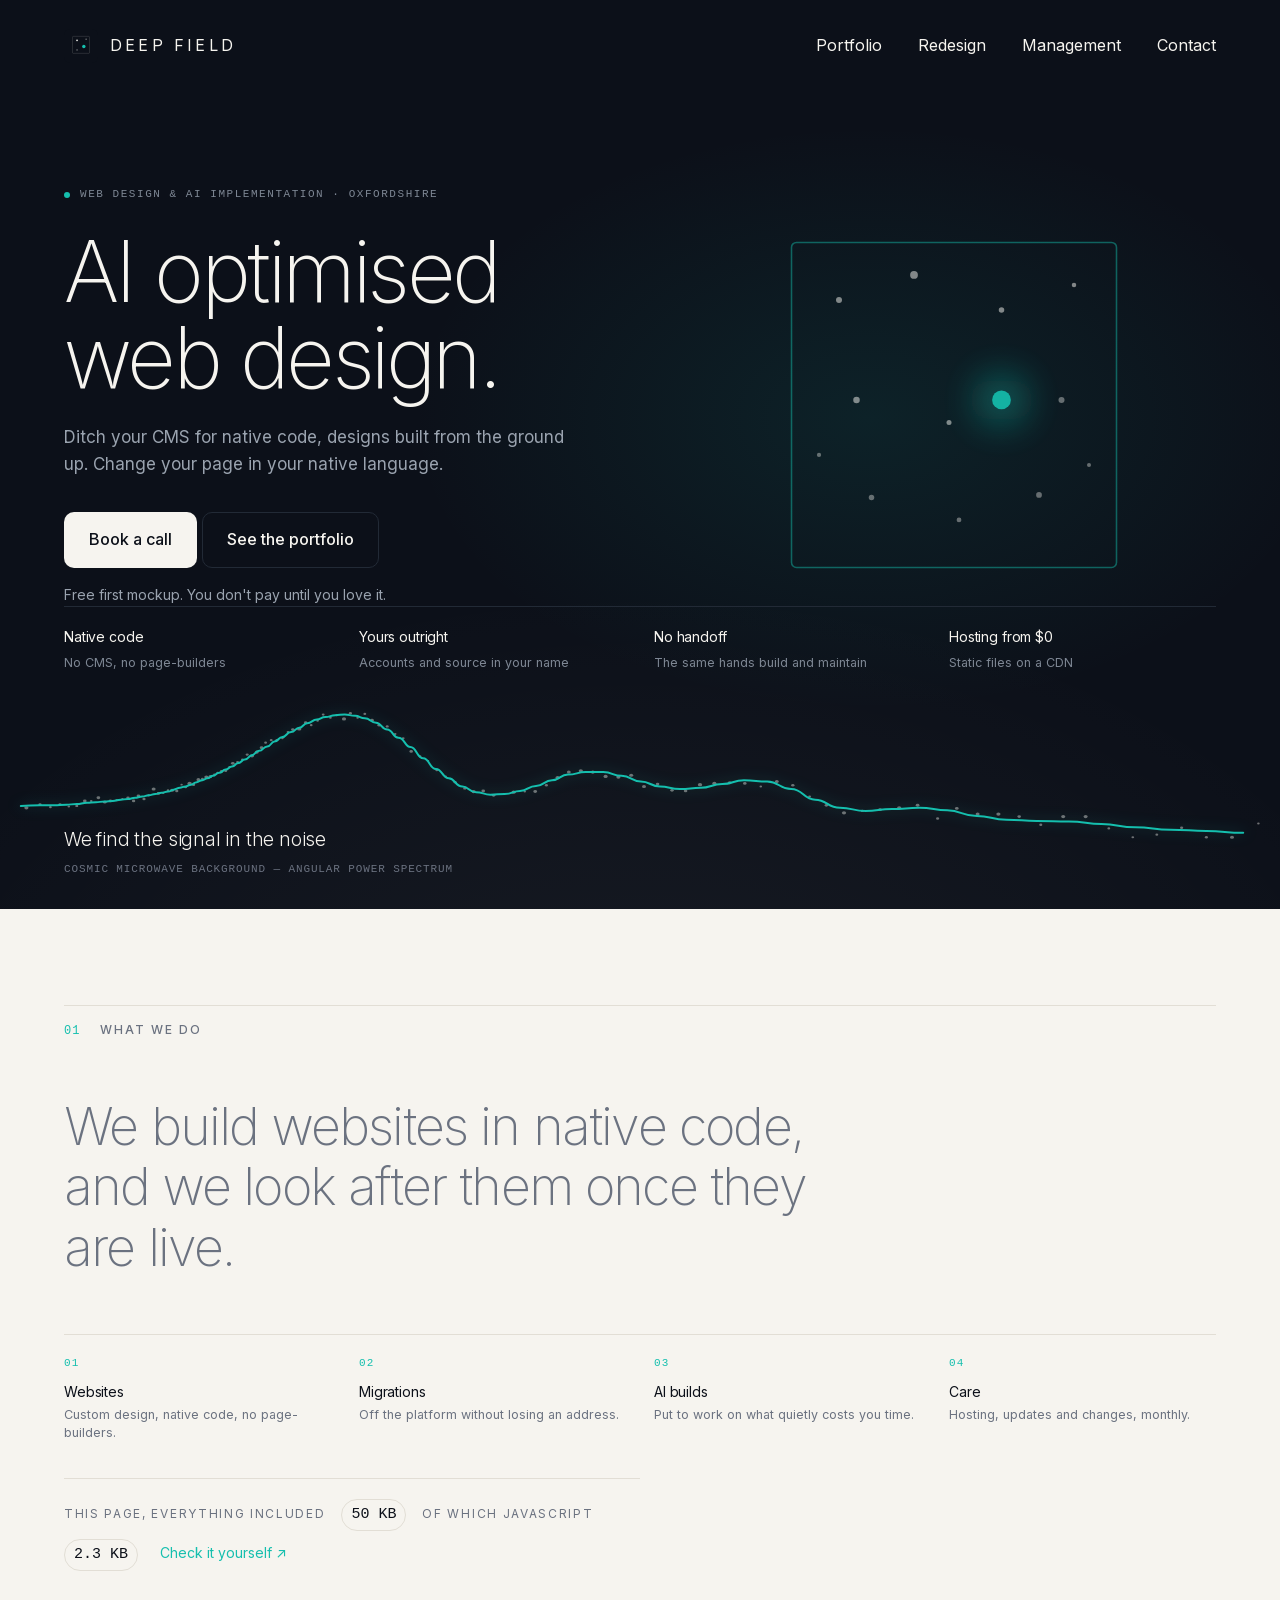
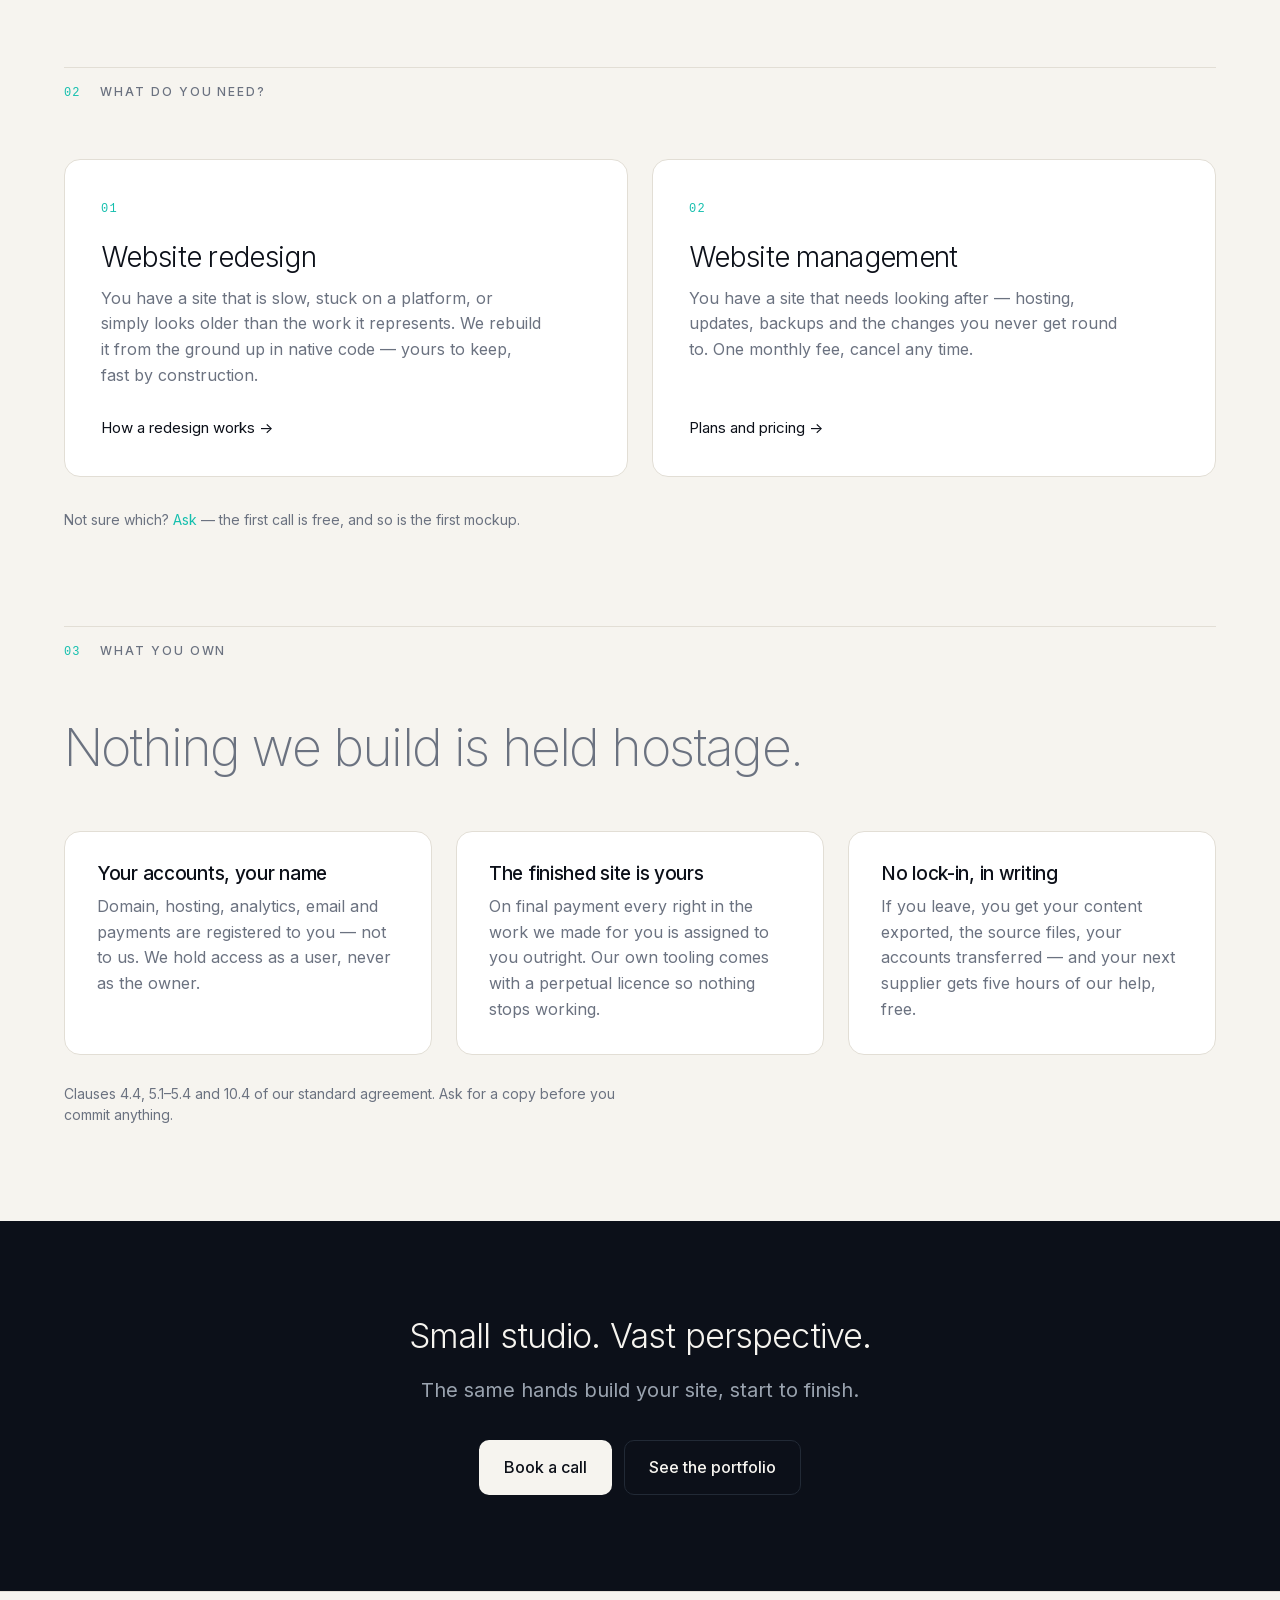
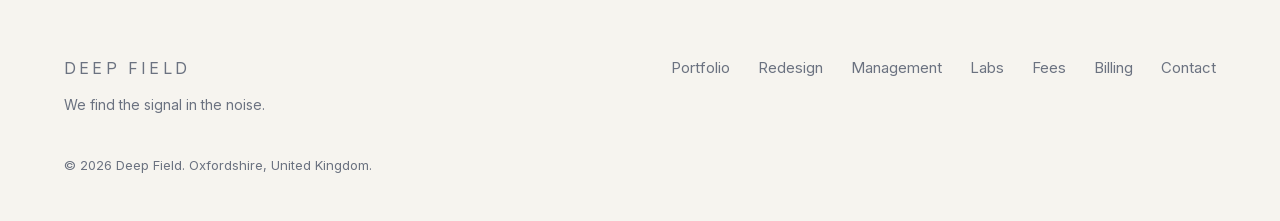
==== commit 69a42555: "Publish 50 KB, measured on the live server Local gzip -9 compresses harder than GitHub Pages, so the" ====
--- a/index.html
+++ b/index.html
@@ -8,6 +8,9 @@
 <link rel="canonical" href="https://deepfieldstudios.com/">
 <meta name="theme-color" content="#0C1019">
 <link rel="icon" type="image/svg+xml" href="/assets/favicon.svg">
+<link rel="icon" type="image/png" sizes="32x32" href="/assets/favicon-32.png">
+<link rel="icon" type="image/png" sizes="16x16" href="/assets/favicon-16.png">
+<link rel="apple-touch-icon" href="/assets/apple-touch-icon.png">
 <meta property="og:type" content="website">
 <meta property="og:site_name" content="Deep Field">
 <meta property="og:url" content="https://deepfieldstudios.com/">
@@ -117,12 +120,14 @@
       <!-- Self-proving: re-measure whenever the page changes, and count EVERYTHING a
            first-time visitor downloads, webfont included. The figure has to survive a
            stranger clicking "Check it yourself", or it costs more trust than it buys.
-           Measured 7 Oct 2026: html 5.4 + css 9.8 + js 2.3 + Inter 31.6 = 49 KB,
-           on one origin with no third-party request at all. The landing entrance
-           costs 1.2 KB of that; the self-hosted subset saved 16 KB. -->
+           MEASURE AGAINST THE LIVE SERVER, not local gzip -9: Pages compresses
+           less hard, so a local figure reads ~1 KB light and the claim stops
+           surviving a check. Measured on deepfieldstudios.com 7 Oct 2026:
+           html 5.5 + css 10.3 + js 2.3 + Inter 31.6 = 49.6, published as 50 KB.
+           One origin, no third-party request. -->
       <p class="proof reveal">
         <span class="proof-k">This page, everything included</span>
-        <span class="proof-v">49&nbsp;KB</span>
+        <span class="proof-v">50&nbsp;KB</span>
         <span class="proof-k">of which JavaScript</span>
         <span class="proof-v">2.3&nbsp;KB</span>
         <a class="link" href="https://pagespeed.web.dev/analysis?url=https%3A%2F%2Fdeepfieldstudios.com%2F" rel="noopener">Check it yourself ↗</a>
--- a/styles.css
+++ b/styles.css
@@ -854,3 +854,33 @@
    300 body on a design built around thin weights. 600 is the house emphasis —
    .notice strong already used it, this just makes it the rule. */
 strong{font-weight:600}
+
+/* Disclosure for the method behind a case. Outcomes prove something happened;
+   the method is what makes it look repeatable rather than lucky. Closed by
+   default so the page still reads as a portfolio, not a write-up. */
+.method{margin-top:28px;border-top:1px solid var(--border);padding-top:18px}
+.method summary{
+  cursor:pointer;list-style:none;display:inline-flex;align-items:center;gap:9px;
+  font-family:var(--font-mono);font-size:11px;letter-spacing:.11em;
+  text-transform:uppercase;color:var(--text-secondary);
+}
+.method summary::-webkit-details-marker{display:none}
+.method summary::before{
+  content:"";width:7px;height:7px;flex:none;
+  border-right:1.5px solid currentColor;border-bottom:1.5px solid currentColor;
+  transform:rotate(-45deg);transition:transform var(--motion-duration) var(--motion-ease);
+}
+.method[open] summary::before{transform:rotate(45deg)}
+.method summary:hover{color:var(--text-primary)}
+.method summary:focus-visible{outline:2px solid var(--accent);outline-offset:4px;border-radius:3px}
+.method ol{margin:22px 0 4px;padding-left:0;list-style:none;counter-reset:m;max-width:76ch}
+.method li{
+  position:relative;counter-increment:m;padding-left:38px;margin-bottom:16px;
+  font-size:14.5px;line-height:1.6;color:var(--text-secondary);
+}
+.method li::before{
+  content:counter(m,decimal-leading-zero);position:absolute;left:0;top:1px;
+  font-family:var(--font-mono);font-size:11px;letter-spacing:.06em;color:var(--accent);
+}
+.method li strong{color:var(--text-primary);font-weight:500}
+@media(prefers-reduced-motion:reduce){.method summary::before{transition:none}}
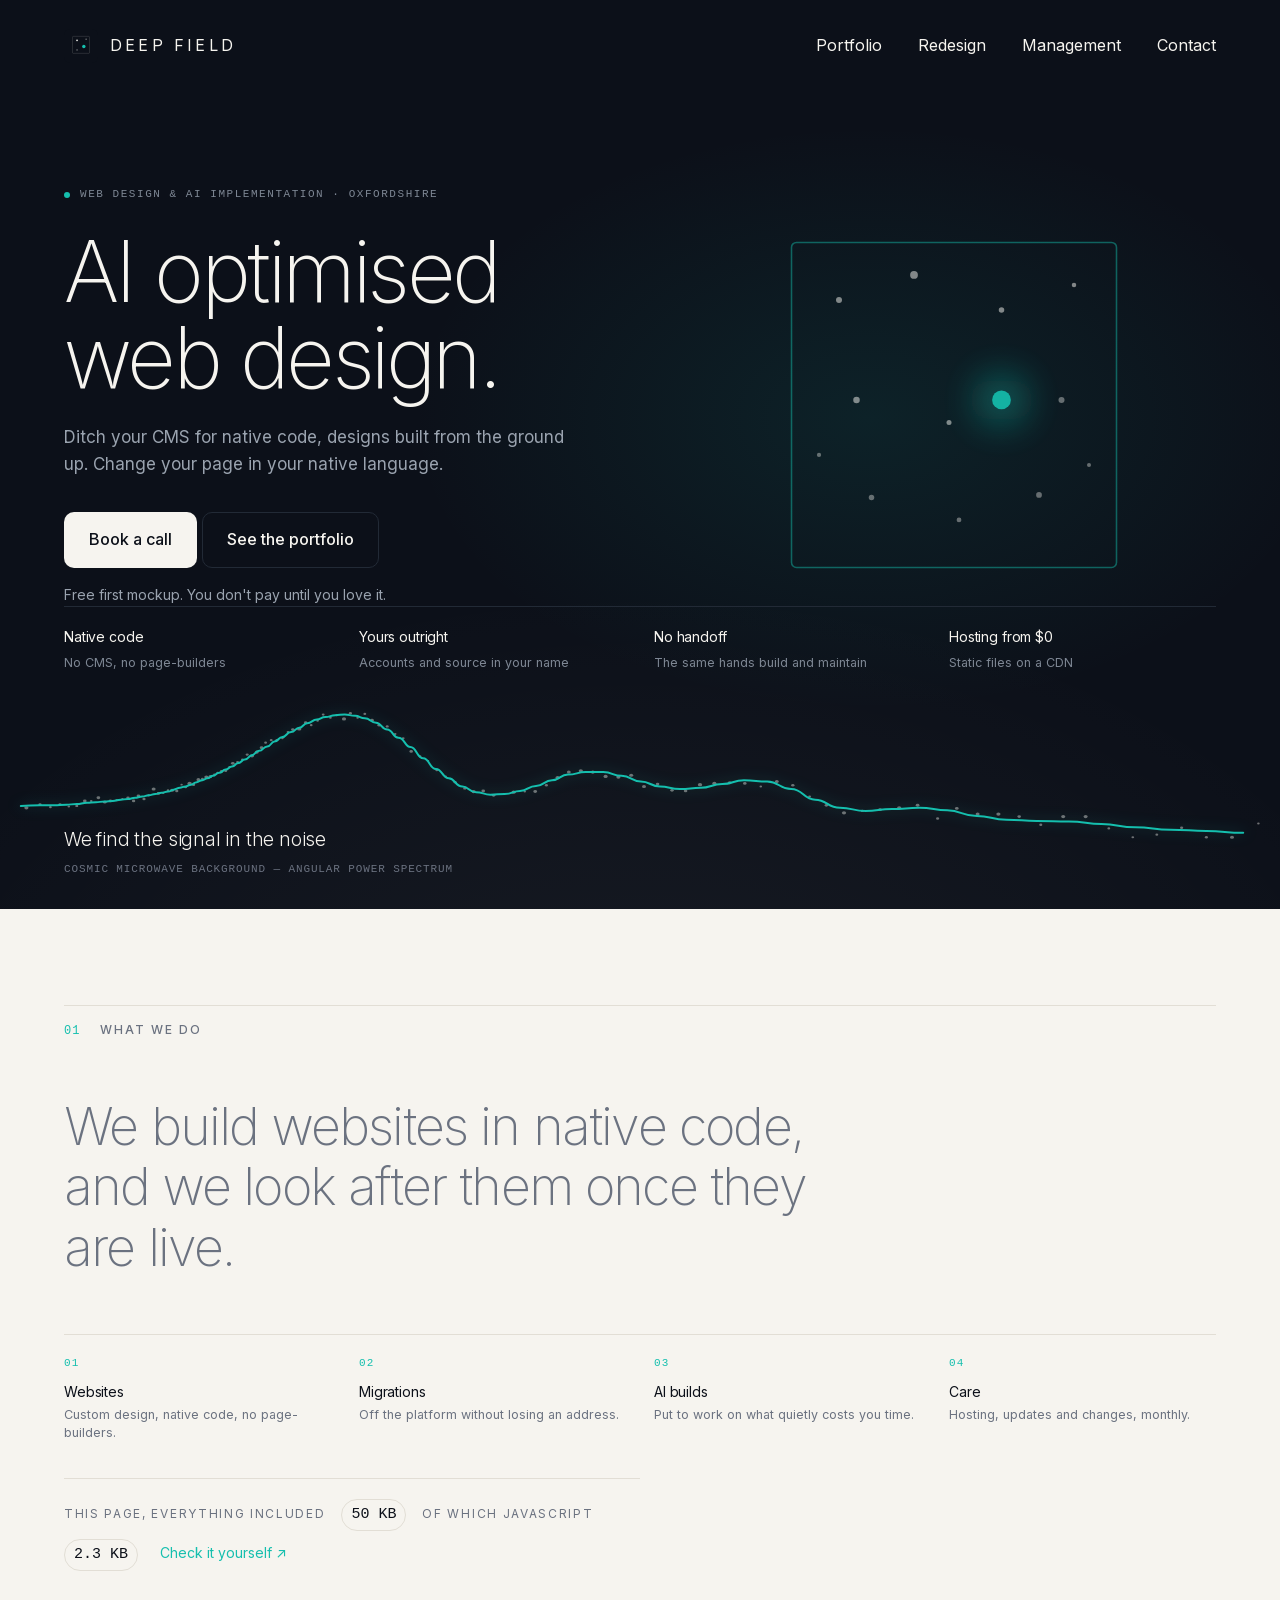
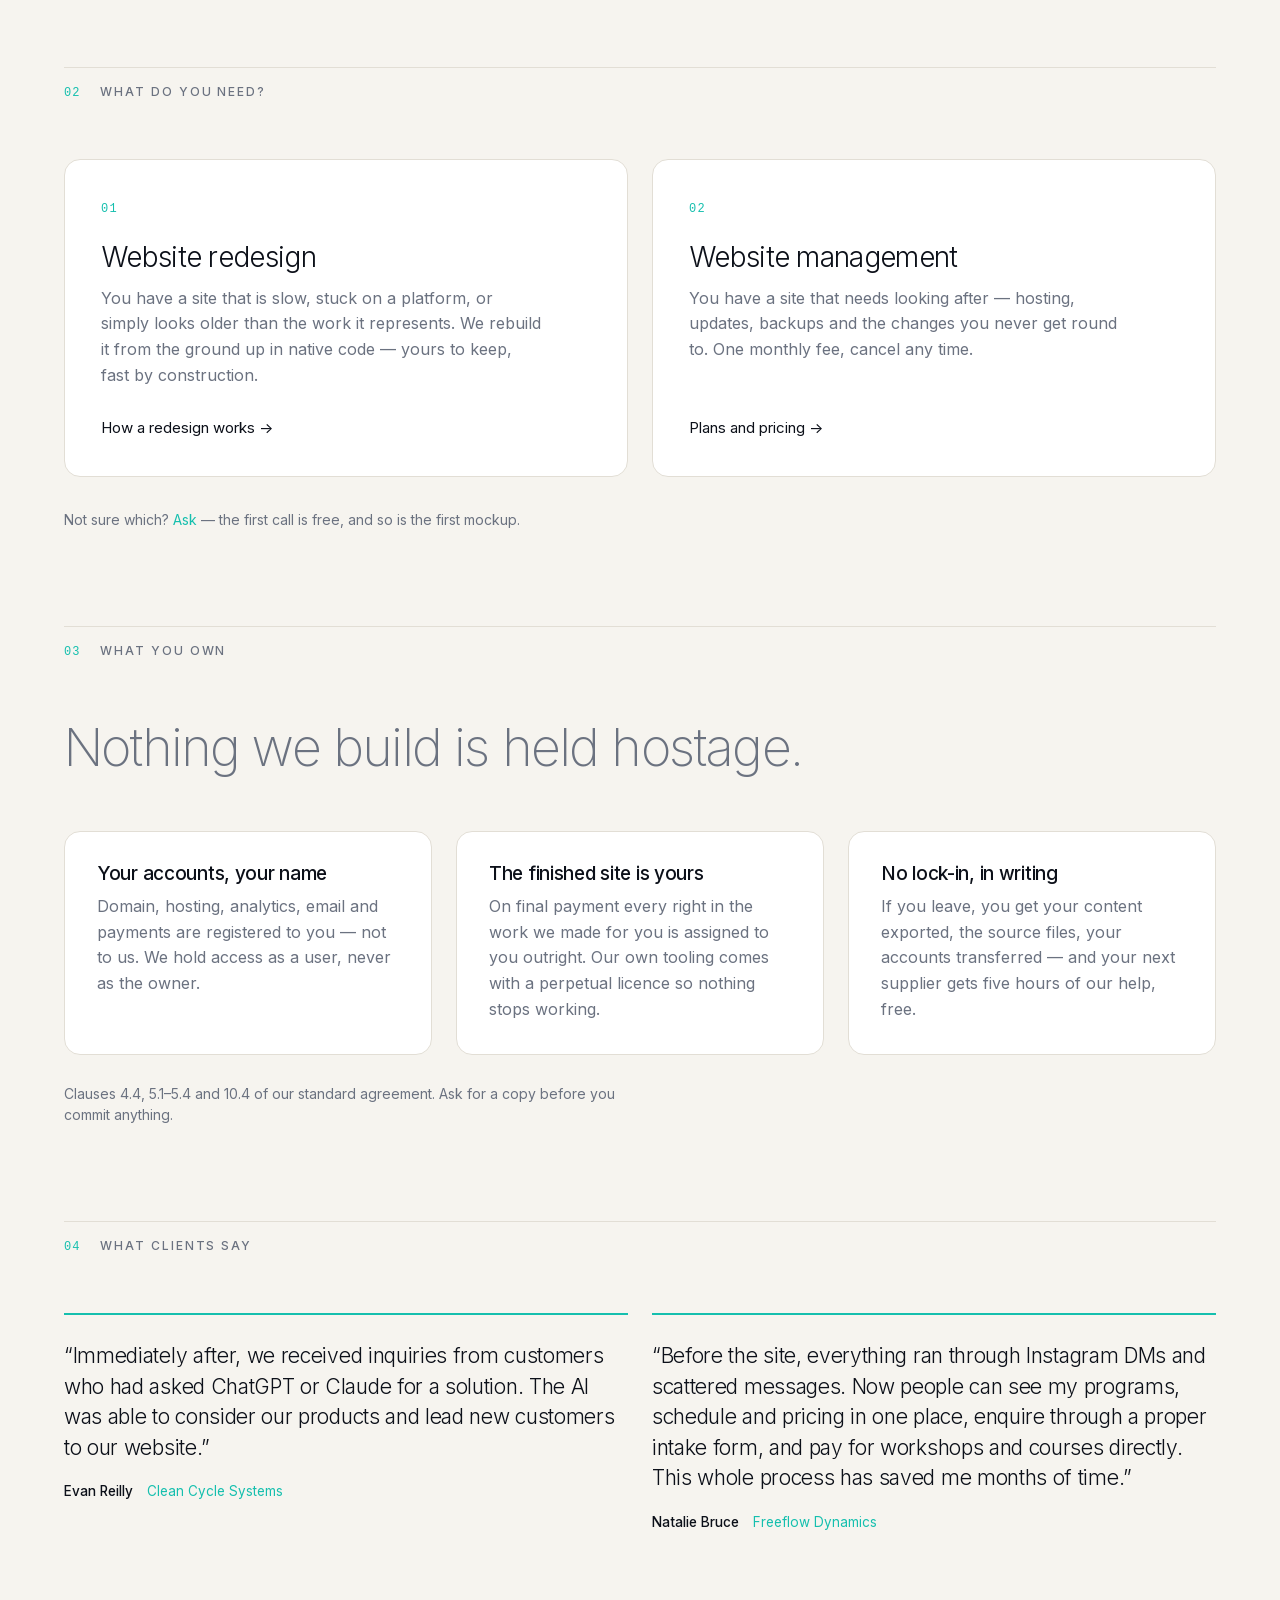
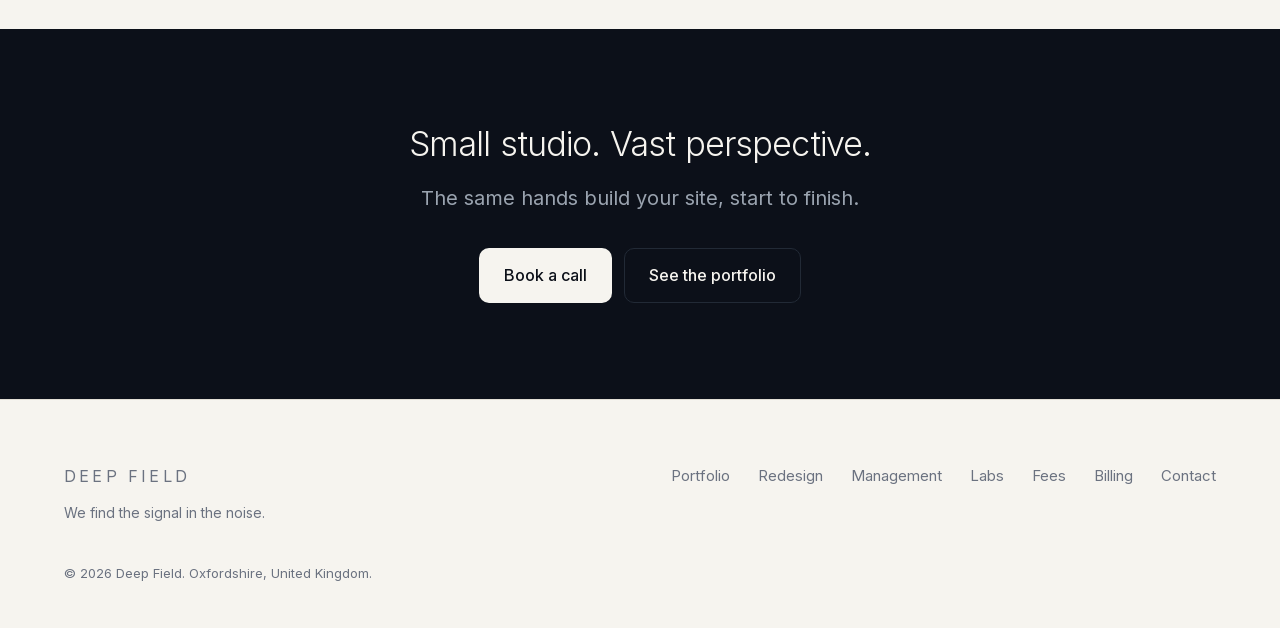
==== commit 75b6c308: "Publish the first two client testimonials A "What clients say" section on the homepage, between "Wha" ====
--- a/index.html
+++ b/index.html
@@ -79,7 +79,7 @@
         <h1 class="lead"><span class="ln" id="en-h1a">AI optimised</span><span class="ln" id="en-h1b">web design.</span></h1>
         <p class="para" id="en-para">Ditch your CMS for native code, designs built from the ground up. Change your page in your native language.</p>
         <div class="cta-row" id="en-cta">
-          <a class="btn btn-primary" href="https://calendly.com/harry-mccahill/discovery-call" rel="noopener">Book a call</a>
+          <a class="btn btn-primary" href="https://calendly.com/deepfieldstudios/discovery-call" rel="noopener">Book a call</a>
           <a class="btn btn-secondary" href="/portfolio.html">See the portfolio</a>
         </div>
         <p class="microcopy" id="en-micro">Free first mockup. You don't pay until you love it.</p>
@@ -180,13 +180,32 @@
     </div>
   </section>
 
+  <!-- What clients say. Verbatim from the clients, lightly cut for length; the
+       source replies are filed in 02_Marketing/Testimonials. Evan's line leads
+       because it is the only external proof the headline claim has. -->
+  <section style="padding-top:0">
+    <div class="wrap">
+      <div class="sec-head"><span class="n">04</span><span class="t">What clients say</span></div>
+      <div class="grid g2 quotes">
+        <blockquote class="quote reveal">
+          <p>Immediately after, we received inquiries from customers who had asked ChatGPT or Claude for a solution. The AI was able to consider our products and lead new customers to our website.</p>
+          <footer><span class="q-name">Evan Reilly</span><a class="link" href="/portfolio.html#clean-cycle">Clean Cycle Systems</a></footer>
+        </blockquote>
+        <blockquote class="quote reveal">
+          <p>Before the site, everything ran through Instagram DMs and scattered messages. Now people can see my programs, schedule and pricing in one place, enquire through a proper intake form, and pay for workshops and courses directly. This whole process has saved me months of time.</p>
+          <footer><span class="q-name">Natalie Bruce</span><a class="link" href="/portfolio.html#freeflow">Freeflow Dynamics</a></footer>
+        </blockquote>
+      </div>
+    </div>
+  </section>
+
   <div class="ink">
     <section>
       <div class="wrap narrow" style="text-align:center">
         <h2 style="color:#F6F4EF">Small studio. Vast perspective.</h2>
         <p class="lede" style="margin:18px auto 0;color:#9AA3AF">The same hands build your site, start to finish.</p>
         <div style="margin-top:34px;display:flex;gap:12px;justify-content:center;flex-wrap:wrap">
-          <a class="btn btn-primary" style="background:#F6F4EF;color:#0C1019" href="https://calendly.com/harry-mccahill/discovery-call" rel="noopener">Book a call</a>
+          <a class="btn btn-primary" style="background:#F6F4EF;color:#0C1019" href="https://calendly.com/deepfieldstudios/discovery-call" rel="noopener">Book a call</a>
           <a class="btn btn-secondary" style="color:#F6F4EF;border-color:#222A36" href="/portfolio.html">See the portfolio</a>
         </div>
       </div>
--- a/styles.css
+++ b/styles.css
@@ -884,3 +884,29 @@
 }
 .method li strong{color:var(--text-primary);font-weight:500}
 @media(prefers-reduced-motion:reduce){.method summary::before{transition:none}}
+
+/* Client quotes. Verbatim, lightly cut, attributed by name and company. Set
+   as a pull — no card, no avatar, no stars — so it reads as something someone
+   said rather than a widget. The teal rule is the same mark the signature
+   and the landing rail use. */
+.quotes{align-items:start}
+.quote{
+  margin:0;padding:26px 0 0;border-top:2px solid var(--accent);
+}
+.quote p{
+  margin:0;font-family:var(--font-display);font-weight:300;
+  font-size:clamp(18px,1.9vw,21px);line-height:1.45;letter-spacing:-0.015em;
+  color:var(--text-primary);
+}
+.quote p::before{content:"\201C";}
+.quote p::after{content:"\201D";}
+.quote footer{
+  margin-top:18px;display:flex;flex-wrap:wrap;align-items:baseline;gap:6px 14px;
+  font-size:13.5px;color:var(--text-secondary);
+}
+.quote .q-name{color:var(--text-primary);font-weight:500}
+.quote footer .link{font-size:13.5px}
+.case-quote{margin-top:32px;max-width:70ch}
+.case-quote p{font-size:clamp(16.5px,1.6vw,18.5px)}
+@media(max-width:720px){.grid.quotes{grid-template-columns:1fr;gap:32px}}
+
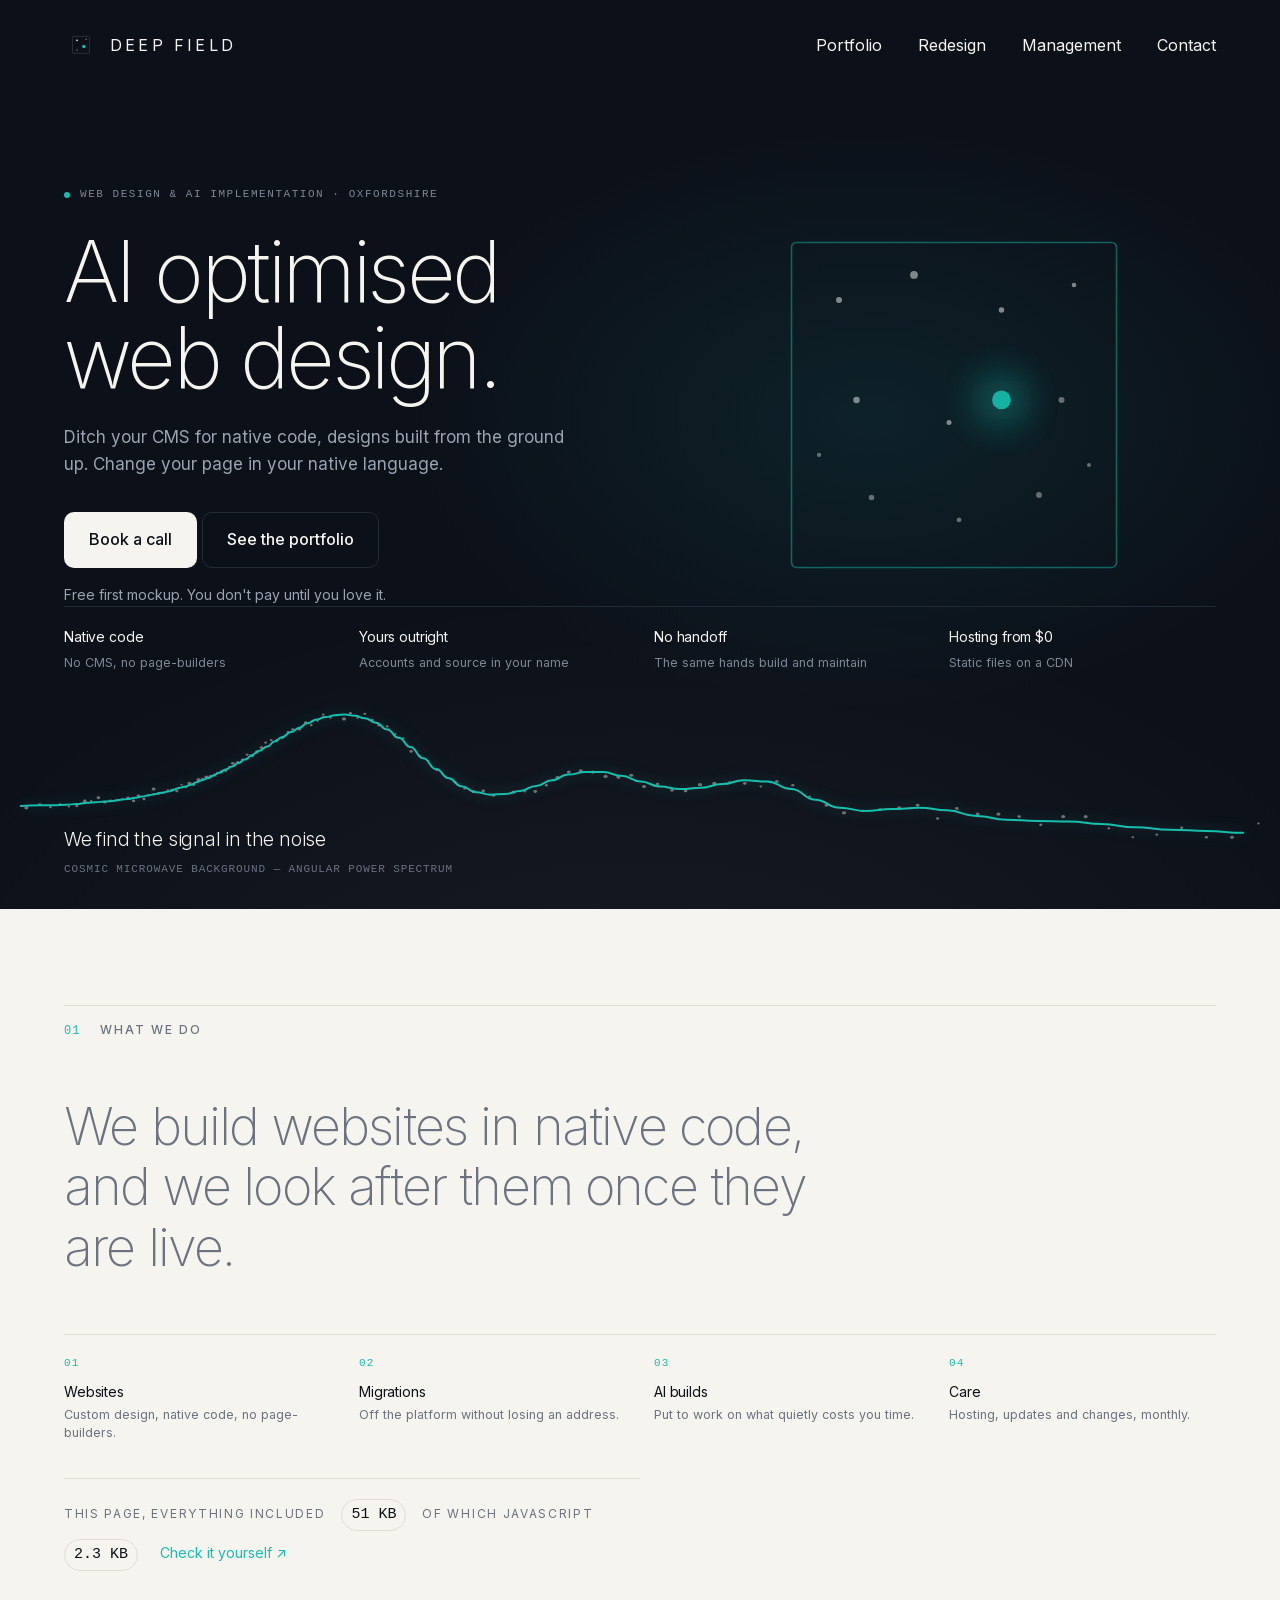
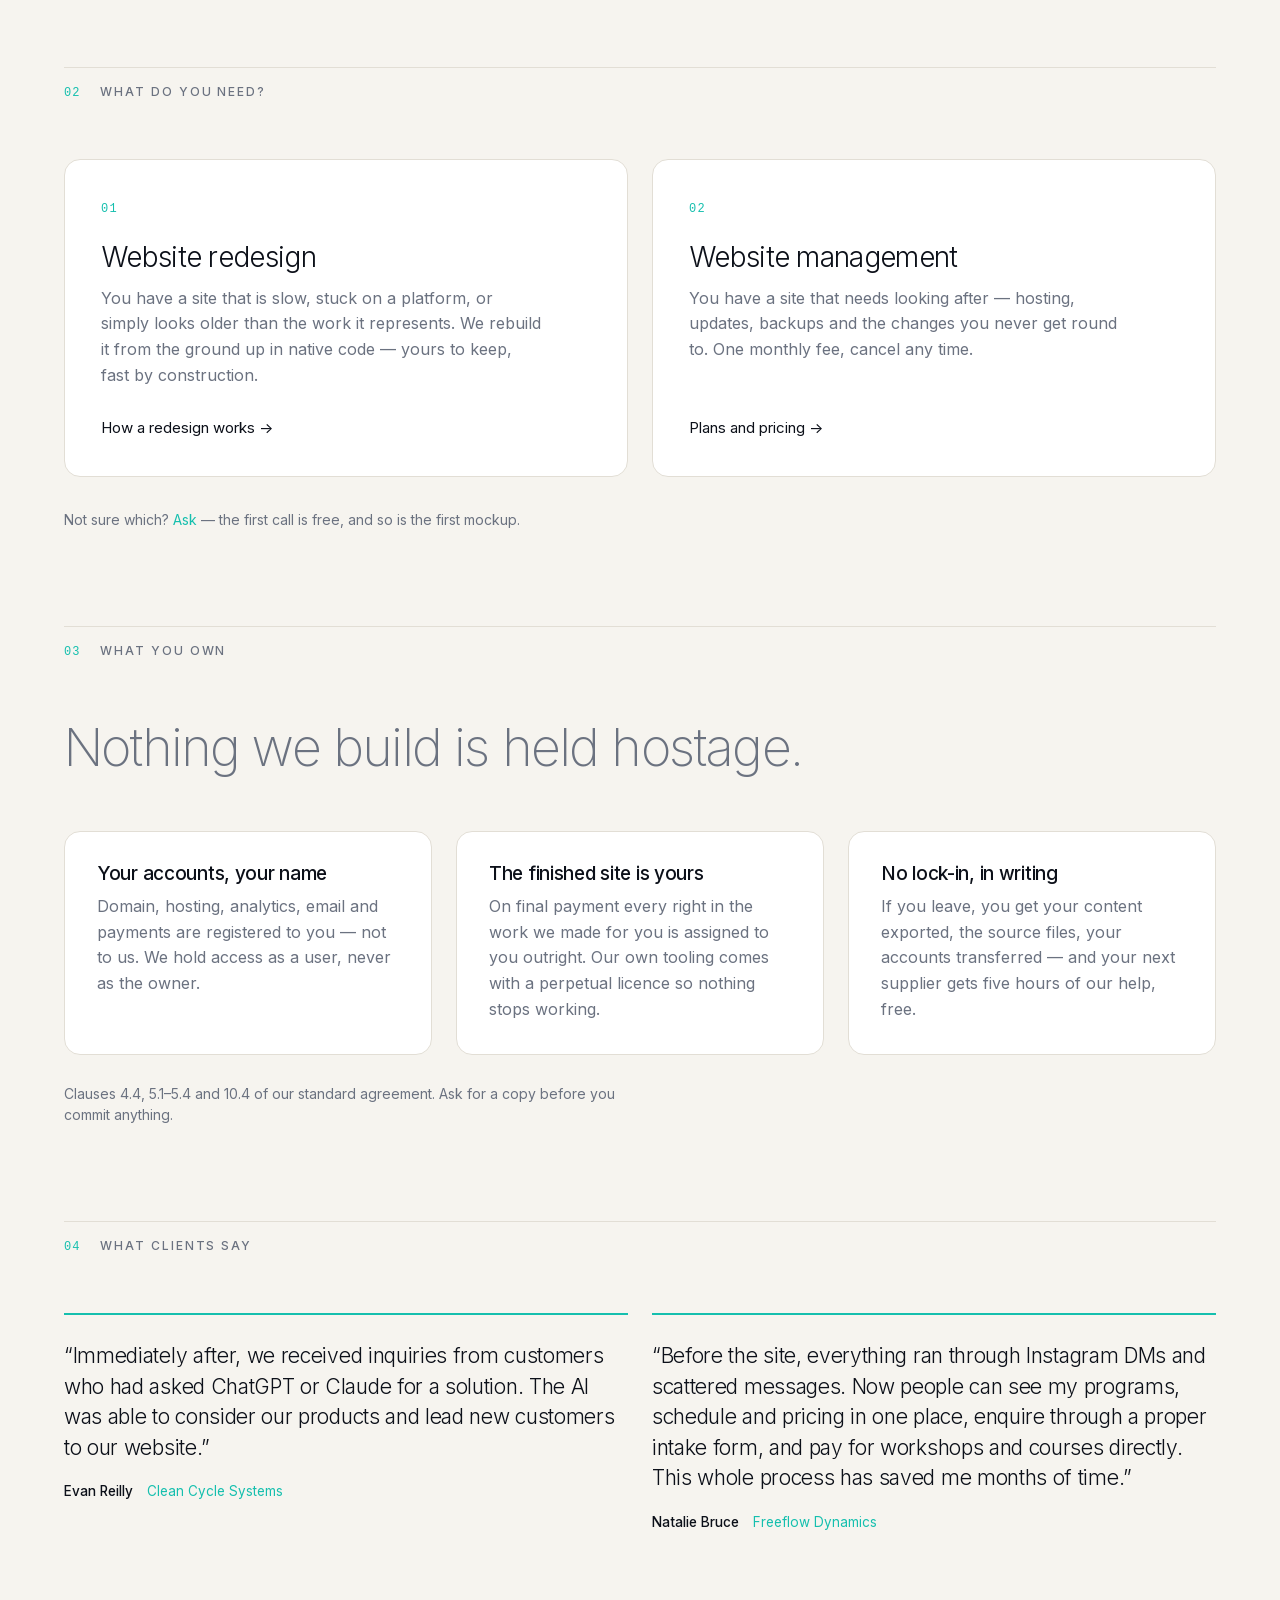
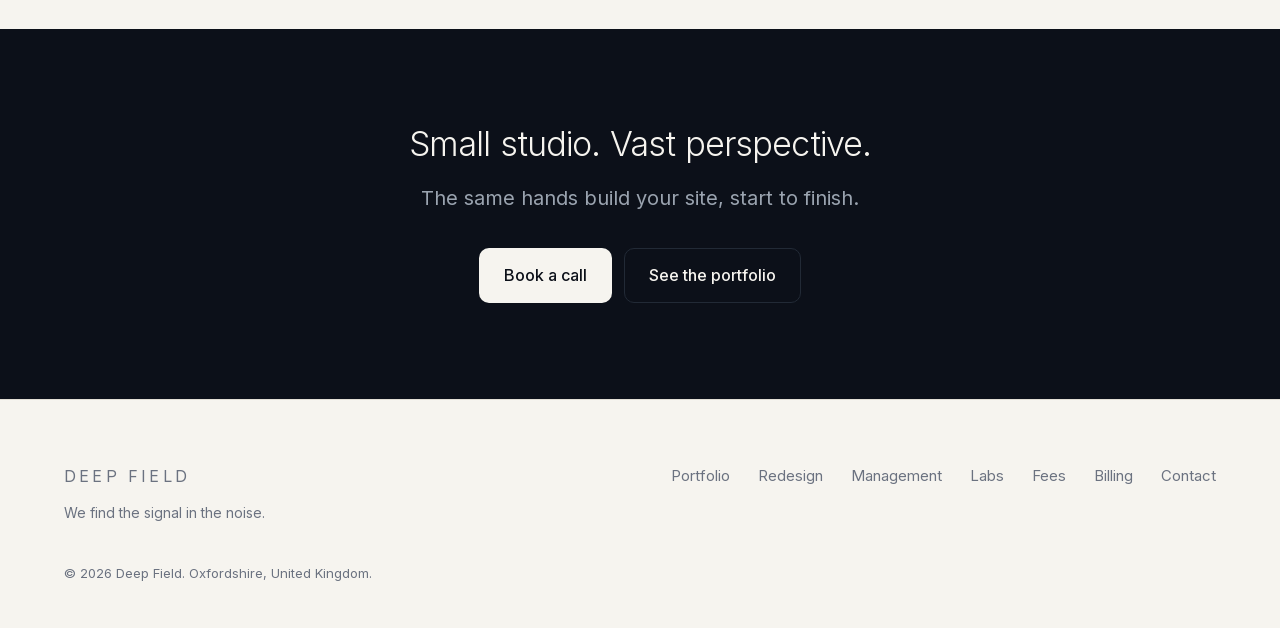
==== commit 374b7385: "Proof line: 51 KB after the testimonials section Measured live at 50.5 KB; published rounded up, per" ====
--- a/index.html
+++ b/index.html
@@ -123,11 +123,12 @@
            MEASURE AGAINST THE LIVE SERVER, not local gzip -9: Pages compresses
            less hard, so a local figure reads ~1 KB light and the claim stops
            surviving a check. Measured on deepfieldstudios.com 7 Oct 2026:
-           html 5.5 + css 10.3 + js 2.3 + Inter 31.6 = 49.6, published as 50 KB.
-           One origin, no third-party request. -->
+           html 6.1 + css 10.6 + js 2.3 + Inter 31.6 = 50.5 (8 Oct 2026, after the
+           testimonials section), published as 51 KB. One origin, no third-party
+           request. -->
       <p class="proof reveal">
         <span class="proof-k">This page, everything included</span>
-        <span class="proof-v">50&nbsp;KB</span>
+        <span class="proof-v">51&nbsp;KB</span>
         <span class="proof-k">of which JavaScript</span>
         <span class="proof-v">2.3&nbsp;KB</span>
         <a class="link" href="https://pagespeed.web.dev/analysis?url=https%3A%2F%2Fdeepfieldstudios.com%2F" rel="noopener">Check it yourself ↗</a>
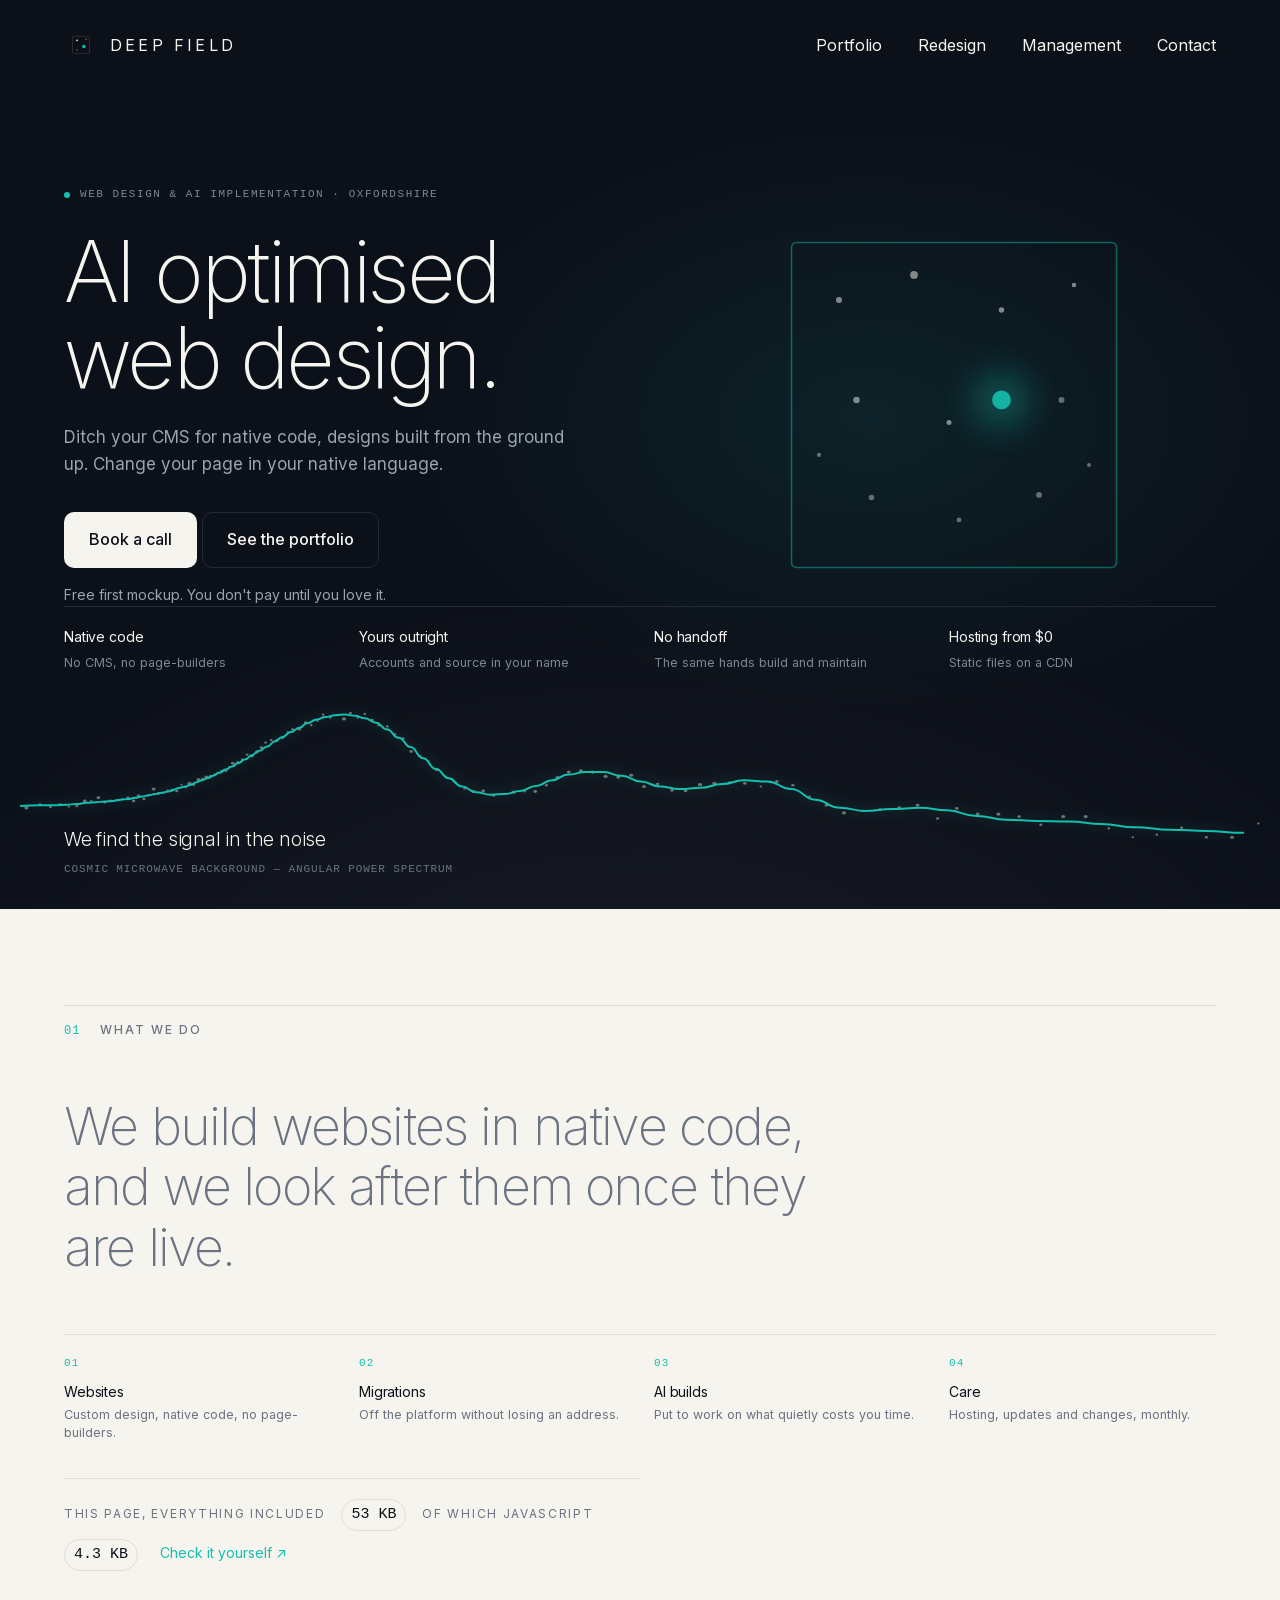
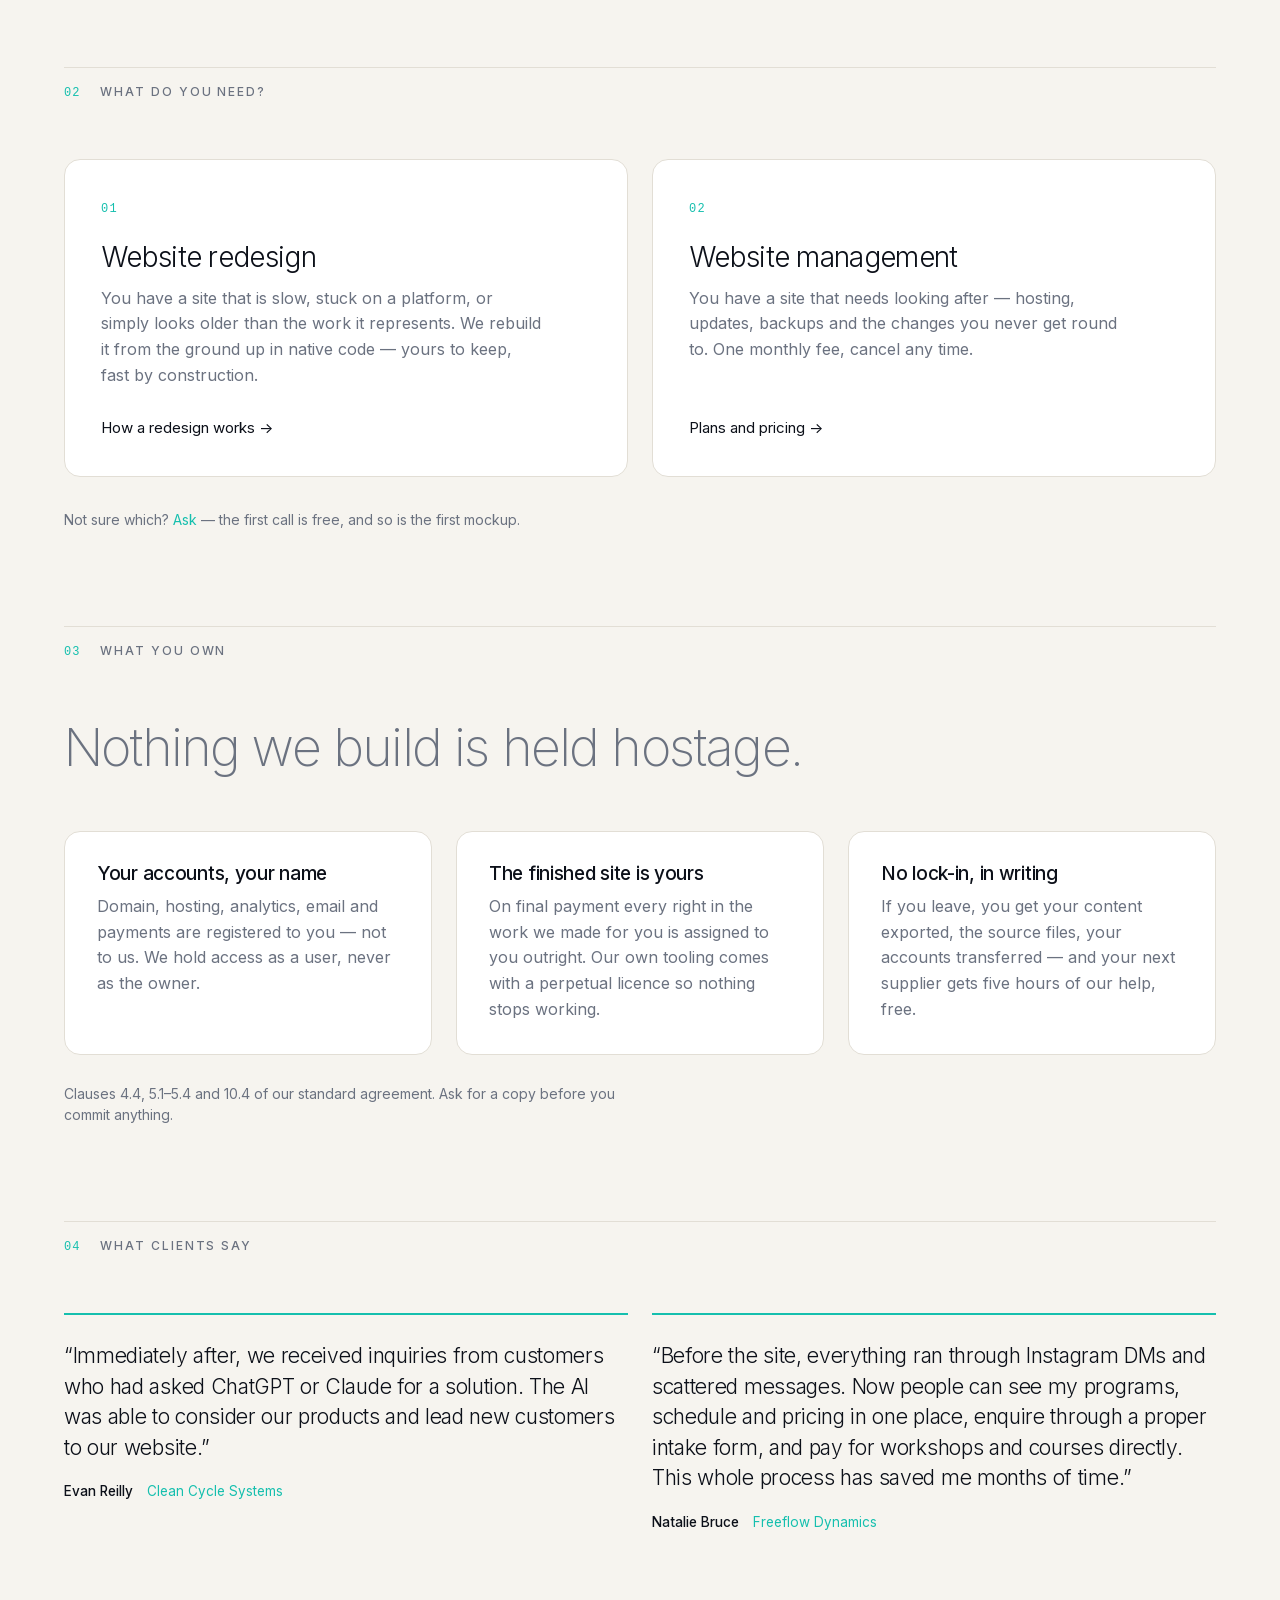
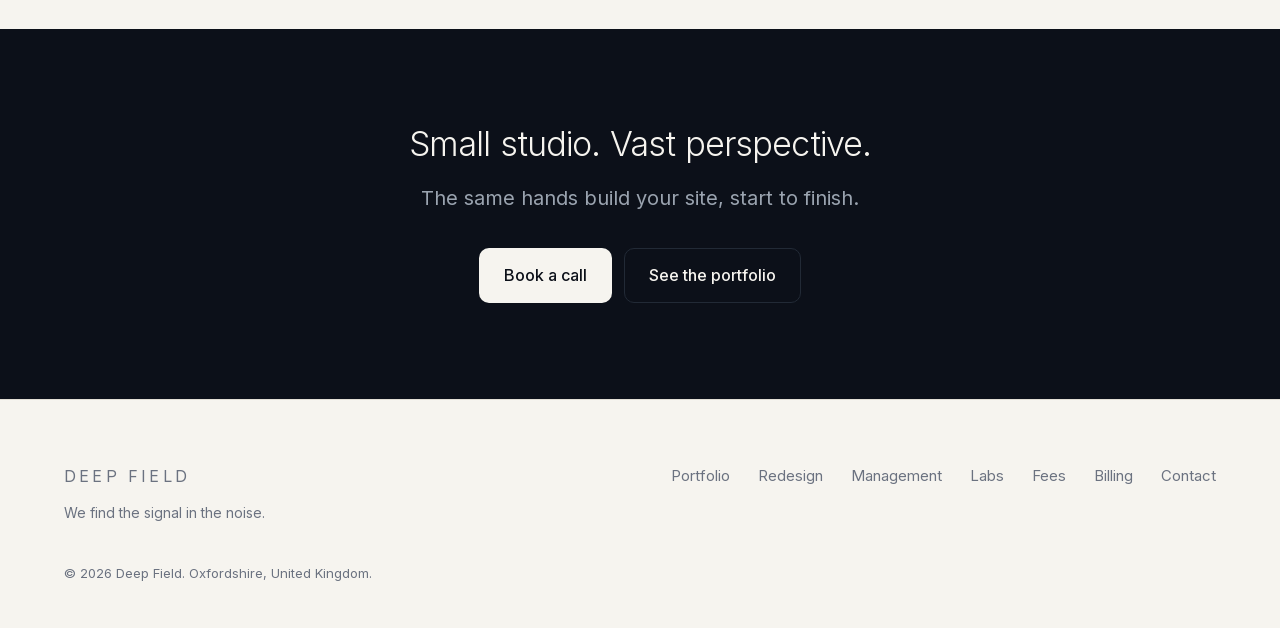
==== commit 04c9dd04: "Proof line: 53 KB, 4.3 KB JS, with Fathom counted Measured live at 52.6 KB with the 2.0 KB Fathom sc" ====
--- a/index.html
+++ b/index.html
@@ -123,14 +123,15 @@
            MEASURE AGAINST THE LIVE SERVER, not local gzip -9: Pages compresses
            less hard, so a local figure reads ~1 KB light and the claim stops
            surviving a check. Measured on deepfieldstudios.com 7 Oct 2026:
-           html 6.1 + css 10.6 + js 2.3 + Inter 31.6 = 50.5 (8 Oct 2026, after the
-           testimonials section), published as 51 KB. One origin, no third-party
-           request. -->
+           html 6.1 + css 10.6 + js 2.3 + Fathom 2.0 + Inter 31.6 = 52.6
+           (8 Oct 2026, after Fathom went in), published as 53 KB. JavaScript is
+           site.js 2.3 + Fathom 2.0 = 4.3. The Fathom script is the one and only
+           third-party request on the page; count it, every time. -->
       <p class="proof reveal">
         <span class="proof-k">This page, everything included</span>
-        <span class="proof-v">51&nbsp;KB</span>
+        <span class="proof-v">53&nbsp;KB</span>
         <span class="proof-k">of which JavaScript</span>
-        <span class="proof-v">2.3&nbsp;KB</span>
+        <span class="proof-v">4.3&nbsp;KB</span>
         <a class="link" href="https://pagespeed.web.dev/analysis?url=https%3A%2F%2Fdeepfieldstudios.com%2F" rel="noopener">Check it yourself ↗</a>
       </p>
     </div>
@@ -239,5 +240,6 @@
 </footer>
 
 <script src="/assets/site.js" defer></script>
+<script src="https://cdn.usefathom.com/script.js" data-site="XLKWCKGY" defer></script>
 </body>
 </html>
